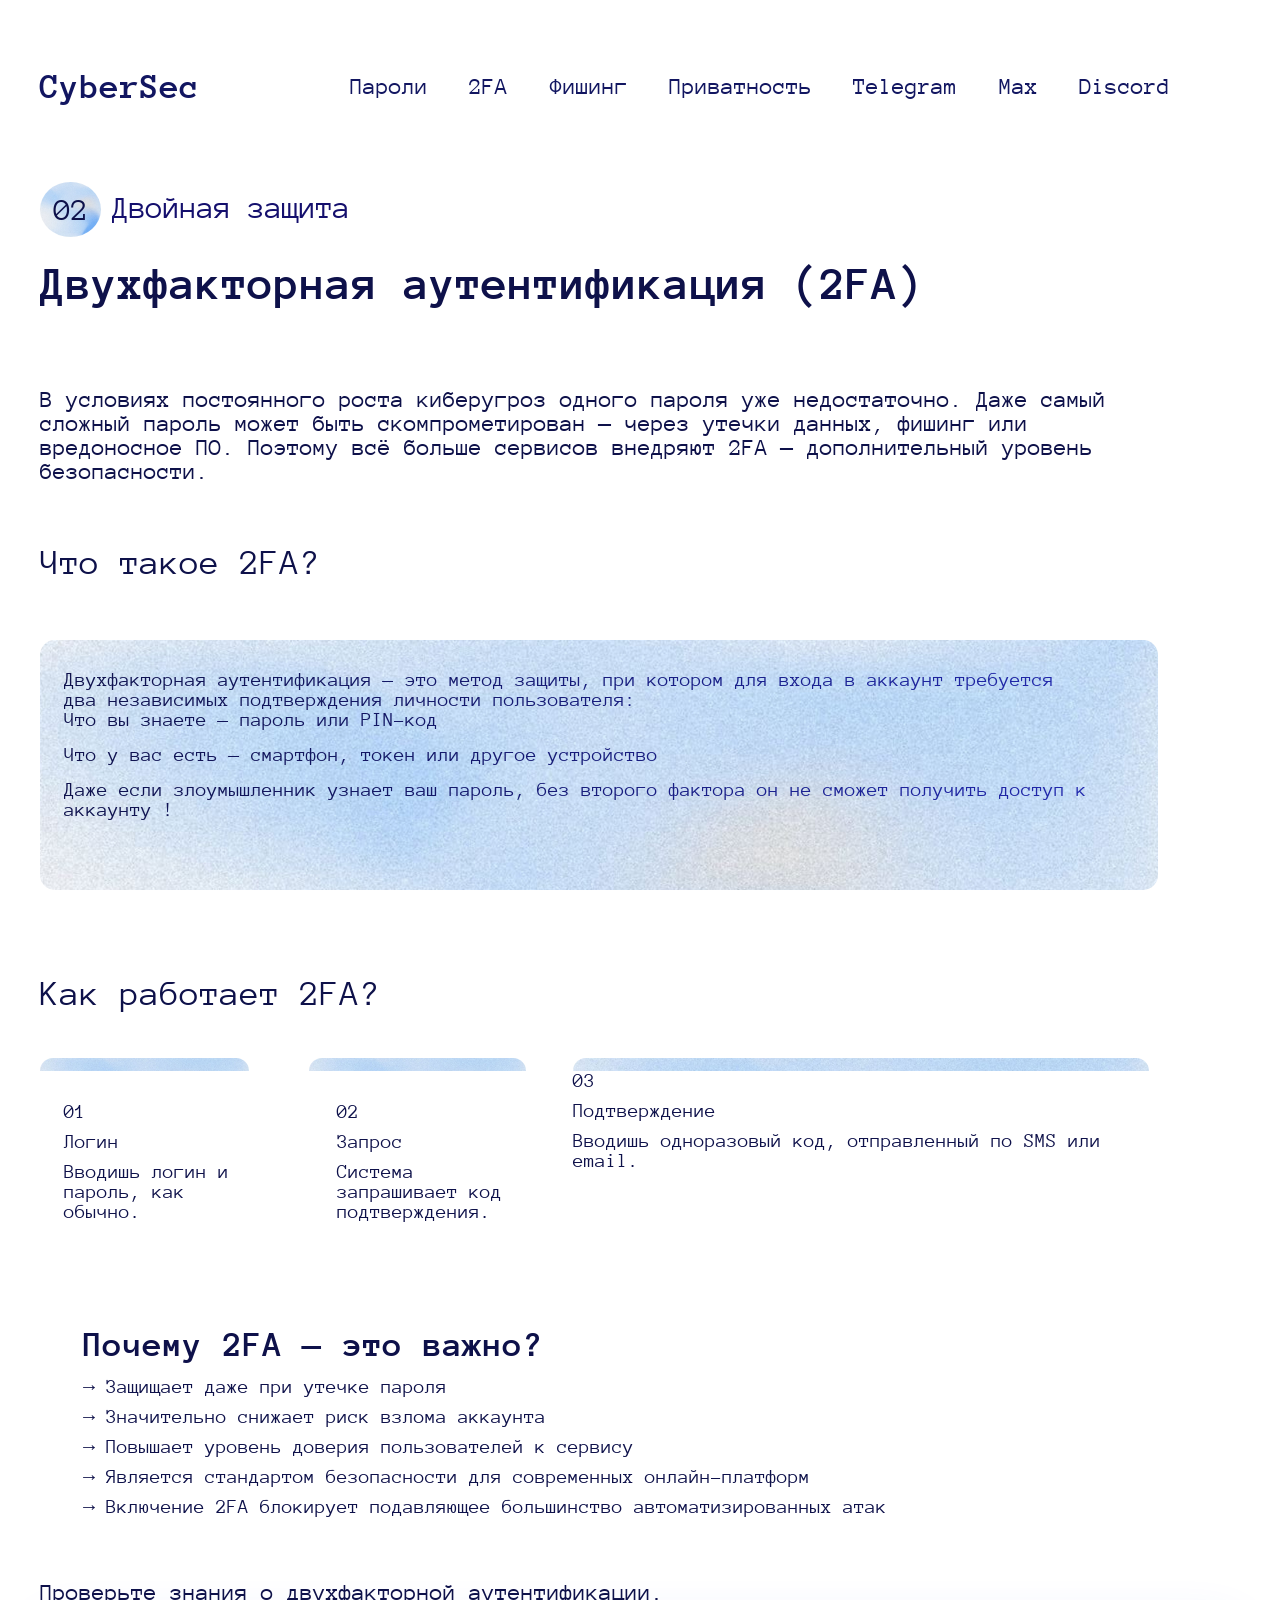
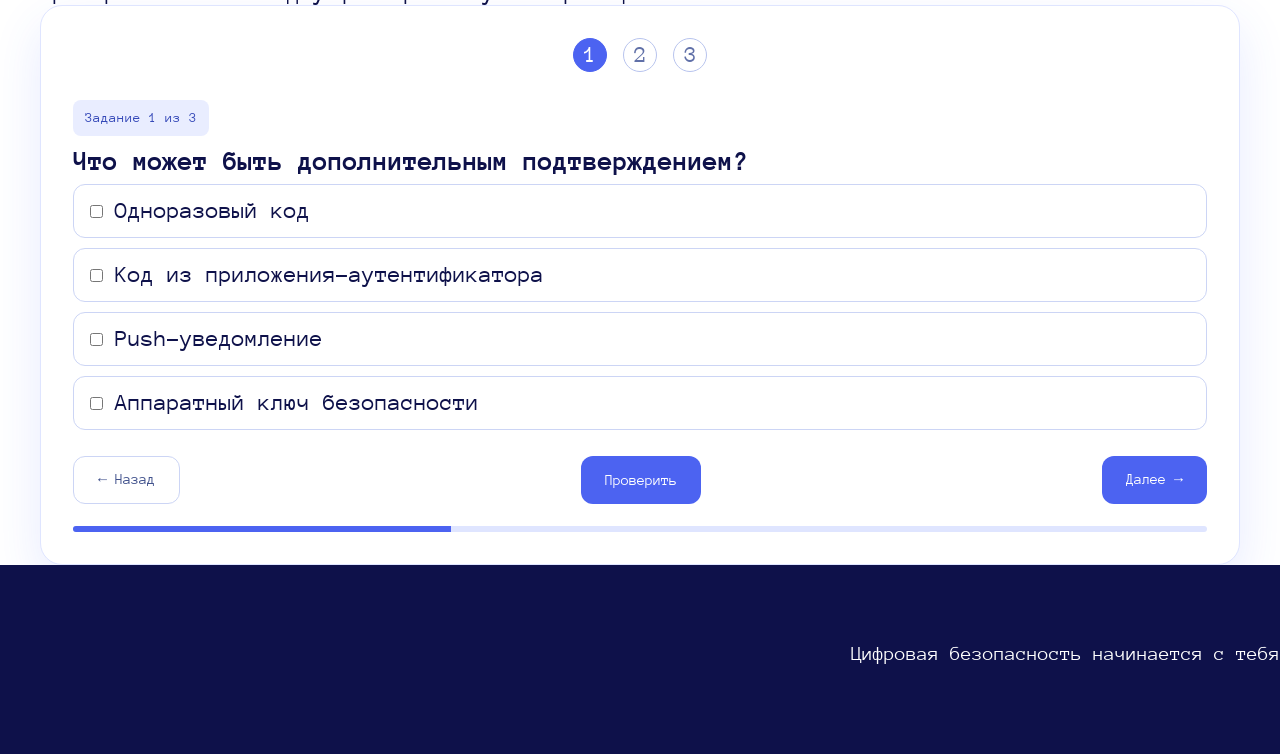
==== 2fa.html @ 877355da "redesigned the project structure" ====
<!doctype html>
<html lang="ru">
<head>
  <meta charset="UTF-8">
  <link rel="preconnect" href="https://fonts.googleapis.com">
  <link rel="preconnect" href="https://fonts.gstatic.com" crossorigin>
  <link href="https://fonts.googleapis.com/css2?family=Anonymous+Pro&&display=swap" rel="stylesheet">
  <link href="css/2fa.css" rel="stylesheet">
  <link href="css/common.css" rel="stylesheet">
  <title>2FA</title>
</head>
<body>
<div class="wrapper">
  <header>
    <nav>
      <h2 class="logotype"><a href="index.html">CyberSec</a></h2>
      <ul class="navigation">
        <li class="navigation-topics"><a href="passwords.html">Пароли</a>
        </li>
        <li class="navigation-topics"><a href="2fa.html">2FA</a>
        </li>
        <li class="navigation-topics"><a href="fishing.html">Фишинг</a>
        </li>
        <li class="navigation-topics"><a href="private.html">Приватность</a>
        </li>
        <li class="navigation-topics"><a href="telegram.html">Telegram</a>
        </li>
        <li class="navigation-topics"><a href="max.html">Max</a>
        </li>
        <li class="navigation-topics"><a href="discord.html">Discord</a>
        </li>
      </ul>
    </nav>
  </header>
  <main>
    <div class="logo">
      <div class="eclipse">
        <p class="eclipse-number">02</p>
      </div>
      <h2 class="header-title">Двойная защита</h2>
    </div>
    <h1 class="main-title">Двухфакторная аутентификация (2FA)</h1>
    <section class="article-1">
      <p class="article-1-text">В условиях постоянного роста киберугроз одного пароля уже недостаточно. Даже самый сложный пароль может быть скомпрометирован — через утечки данных, фишинг или вредоносное ПО. Поэтому всё больше сервисов внедряют 2FA — дополнительный уровень безопасности.</p>
    </section>
    <h2 class="additional-title-1">Что такое 2FA?</h2>
    <section class="article-2">
      <div class="article-2-information">
        <p class="article-2-text">Двухфакторная аутентификация — это метод защиты, при котором для входа в аккаунт требуется два независимых подтверждения личности пользователя:</p>
        <ul class="article-2-ul">
          <li class="article-2-li">Что вы знаете — пароль или PIN-код</li>
          <li class="article-2-li">Что у вас есть — смартфон, токен или другое устройство</li>
          <li class="article-2-li">Даже если злоумышленник узнает ваш пароль, без второго фактора он не сможет получить доступ к аккаунту !</li>
        </ul>
      </div>
    </section>
    <h2 class="additional-title-2">Как работает 2FA?</h2>
    <section class="article-3">
      <div class="article-3-information-1">
        <ul class="article-3-information-1-ul">
          <li class="article-3-information-1-li">01</li>
          <li class="article-3-information-1-li">Логин</li>
          <li class="article-3-information-1-li">Вводишь логин и пароль, как обычно.</li>
        </ul>
      </div>
      <div class="article-3-information-2">
        <ul class="article-3-information-2-ul">
          <li class="article-3-information-2-li">02</li>
          <li class="article-3-information-2-li">Запрос</li>
          <li class="article-3-information-2-li">Система запрашивает код подтверждения.</li>
        </ul>
      </div>
      <div class="article-3-information-3">
        <ul class="article-3-information-3-ul">
          <li class="article-3-information-3-li">03</li>
          <li class="article-3-information-3-li">Подтверждение</li>
          <li class="article-3-information-3-li">Вводишь одноразовый код, отправленный по SMS или email.</li>
        </ul>
      </div>
    </section>
    <section class="article-4">
      <div class="article-4-information">
        <h2 class="article-4-title">Почему 2FA — это важно?</h2>
        <ul class="article-4-ul">
          <li class="article-4-li">&rarr; Защищает даже при утечке пароля</li>
          <li class="article-4-li">&rarr; Значительно снижает риск взлома аккаунта</li>
          <li class="article-4-li">&rarr; Повышает уровень доверия пользователей к сервису</li>
          <li class="article-4-li">&rarr; Является стандартом безопасности для современных онлайн-платформ</li>
          <li class="article-4-li">&rarr; Включение 2FA блокирует подавляющее большинство автоматизированных атак</li>
        </ul>
      </div>
    </section>
    <p class="game-title">Проверьте знания о двухфакторной аутентификации.</p>
    <section class="game">
      <div class="card">
        <div class="steps" id="steps"></div>
        <div id="questionContent"></div>
        <div class="buttons">
          <button class="secondary" id="prevBtn">← Назад</button>
          <button class="primary" id="checkBtn">Проверить</button>
          <button class="primary" id="nextBtn">Далее →</button>
        </div>
        <div class="progress">
          <div class="progress-fill" id="progressFill"></div>
        </div>
      </div>
    </section>
    <script src="js/2fa.js"></script>
  </main>
</div>
<footer>
  <p class="footer-text">
    Цифровая безопасность начинается с тебя
  </p>
</footer>
</body>
</html>
---- css/2fa.css ----
.eclipse {
  margin-right: 11px;
}

.header-title {
  width: 456px;
  height: 51px;
}

.main-title {
  width: 900px;
  margin-bottom: 92px;
}

.article-1 {
  margin-bottom: 67px;
  width: 1109px;
}

.additional-title-1 {
  font-weight: 400;
  margin-bottom: 36px;
  height: 53px;
}

.article-2 {
  width: 1118px;
  height: 250px;
  background-image: url("../img/bgmain.jpg");
  background-size: cover;
  background-position: center 10%;
  background-repeat: no-repeat;
  border-radius: 15px;
  margin-bottom: 92px;
}

.article-2-information {
  width: 1071px;
  font-size: 20px;
  line-height: 20px;
  background: linear-gradient(to right, #0E114A 0%, #131766 33.33%, #1A208C 66.66%, #2128B0 100%);
  background-clip: text;
  -webkit-background-clip: text;
  color: transparent;
  padding-left: 24px;
  padding-top: 30px;
  padding-bottom: 27px;
  padding-right: 23px;
}

.article-2-text {
  margin: 0;
}

.article-2-ul {
  padding: 0;
}

.article-2-li {
  margin-bottom: 15px;
}

.additional-title-2 {
  font-weight: 400;
  margin-bottom: 36px;
  height: 53px;
}

.article-3 {
  margin-bottom: 63px;
  display: flex;
}

.article-3-information-1 {
  width: 209px;
  min-height: 199px;
  border-radius: 15px;
  position: relative;
  margin-right: 60px;
}

.article-3-information-1::before {
  content: "";
  position: absolute;
  top: -13px;
  left: 0;
  right: 0;
  height: 13px;
  background-image: url("../img/bgmain.jpg");
  background-size: cover;
  background-position: center 15%;
  border-radius: 15px 15px 0 0;
  pointer-events: none;
}

.article-3-information-1-ul {
  padding: 0;
  padding-top: 31px;
  margin: 0 0 6px 24px;
}

.article-3-information-1-li {
  font-size: 20px;
  line-height: 20px;
  margin-bottom: 10px;
  list-style: none;
}

.article-3-information-2 {
  width: 217px;
  min-height: 199px;
  border-radius: 15px;
  position: relative;
  margin-right: 47px;
}

.article-3-information-2::before {
  content: "";
  position: absolute;
  top: -13px;
  left: 0;
  right: 0;
  height: 13px;
  background-image: url("../img/bgmain.jpg");
  background-size: cover;
  background-position: center 15%;
  border-radius: 15px 15px 0 0;
  pointer-events: none;
}

.article-3-information-2-ul {
  padding: 0;
  padding-top: 31px;
  margin: 0 10px 32px 28px;
}

.article-3-information-2-li {
  font-size: 20px;
  line-height: 20px;
  margin-bottom: 10px;
  list-style: none;
}

.article-3-information-3 {
  width: 576px;
  min-height: 199px;
  border-radius: 15px;
  position: relative;
}

.article-3-information-3::before {
  content: "";
  position: absolute;
  top: -13px;
  left: 0;
  right: 0;
  height: 13px;
  background-image: url("../img/bgmain.jpg");
  background-size: cover;
  background-position: center 15%;
  border-radius: 15px 15px 0 0;
  pointer-events: none;
}

.article-3-information-3-li {
  font-size: 20px;
  line-height: 20px;
  margin-bottom: 10px;
  list-style: none;
}

.article-4 {
  margin-bottom: 64px;
  width: 1003px;
}

.article-4-information {
  padding: 0;
  margin: 32px 63px 23px 43px;
}

.article-4-title {
  margin-bottom: 20px;
}

.article-4-li {
  list-style: none;
  font-size: 20px;
  line-height: 20px;
  margin-bottom: 10px;
}

.article-4-ul {
  padding: 0;
}

.game {
  max-width: 1200px;
  margin: 0 auto;
}

.card {
  background: white;
  border-radius: 22px;
  padding: 32px;
  box-shadow: 0 20px 50px rgba(61, 93, 255, 0.12);
  border: 1px solid #dfe5ff;
}

.steps {
  display: flex;
  justify-content: center;
  gap: 16px;
  margin-bottom: 28px;
}

.step {
  width: 34px;
  height: 34px;
  border-radius: 50%;
  border: 1px solid #b8c4ee;
  display: flex;
  align-items: center;
  justify-content: center;
  color: #6070a8;
}

.step.active {
  background: #4c63f1;
  color: white;
  border-color: #4c63f1;
}

.badge {
  display: inline-block;
  background: #e9edff;
  color: #3448b8;
  padding: 6px 12px;
  border-radius: 8px;
  margin-bottom: 14px;
  font-size: 14px;
}

.option {
  display: flex;
  align-items: center;
  gap: 12px;
  border: 1px solid #ccd5f5;
  padding: 14px 16px;
  border-radius: 12px;
  margin: 10px 0;
  cursor: pointer;
  transition: 0.2s;
}

.option:hover {
  border-color: #4c63f1;
  background: #f7f8ff;
}

.drag-item {
  padding: 14px;
  border: 1px solid #ccd5f5;
  border-radius: 12px;
  margin: 10px 0;
  background: white;
}

button {
  border: none;
  cursor: pointer;
  border-radius: 12px;
  padding: 14px 24px;
  font-family: inherit;
  font-size: 15px;
}

.primary {
  background: #4c63f1;
  color: white;
}

.secondary {
  background: white;
  color: #40518c;
  border: 1px solid #ccd5f5;
}

.buttons {
  display: flex;
  justify-content: space-between;
  margin-top: 26px;
  gap: 12px;
}

.feedback {
  display: none;
  margin-top: 22px;
  padding: 20px;
  border-radius: 16px;
  background: #effaf3;
  border: 1px solid #9de0b6;
  color: #155c35;
}

.feedback.show {
  display: block;
}

.feedback.error {
  background: #fff0f0;
  border-color: #ff7070;
  color: #c04141;
}

.progress {
  height: 6px;
  background: #dfe5ff;
  border-radius: 20px;
  margin-top: 22px;
  overflow: hidden;
}

.progress-fill {
  height: 100%;
  background: #4c63f1;
  transition: width 0.3s;
}
---- css/common.css ----
* {
  margin: 0;
  padding: 0;
  box-sizing: border-box;
}

body {
  font-family: "Anonymous Pro", monospace;
  font-weight: 400;
  background-color: #FFFFFF;
  font-style: normal;
  color: #0E114A;
  font-size: 24px;
  line-height: 24px;
  min-height: 100vh;
  display: flex;
  flex-direction: column;
}

h1, h2, h3, h4 {
  margin: 0;
  padding: 0;
}

main {
  flex: 1;
}

.wrapper {
  max-width: 1200px;
  margin: 0 auto;
  width: 100%;
}

nav {
  width: 1200px;
  margin-top: 75px;
  margin-bottom: 83px;
  display: flex;
  justify-content: space-between;
}

.logotype {
  margin: 0;
  padding: 0;
  margin-right: 150px;
  color: #121661;
}

.logotype a {
  text-decoration: none;
  color: #121661;
}

.logotype a:visited,
.logotype a:active {
  color: #121661;
}

.navigation {
  list-style: none;
  display: flex;
  flex-wrap: wrap;
  width: 1400px;
  padding: 0;
  margin: 0;
  padding-right: 70px;
  justify-content: space-between;
}

.navigation-topics {
  padding-bottom: 0;
  margin-bottom: 0;
}

.navigation-topics:last-child {
  margin-right: 0;
}

.navigation-topics a {
  text-decoration: none;
  color: #121661;
}

.navigation-topics a:visited,
.navigation-topics a:active {
  color: #121661;
}

.logo {
  display: flex;
  margin-bottom: 29px;
}

.eclipse {
  width: 61px;
  height: 55px;
  background-image: url("../img/bgmain.jpg");
  background-size: cover;
  background-position: center;
  border-radius: 50%;
  display: flex;
  align-items: center;
  justify-content: center;
  margin-right: 11px;
}

.eclipse-number {
  font-size: 32px;
  line-height: 32px;
}

.header-title {
  margin-top: 10px;
  width: 456px;
  height: 51px;
  font-size: 32px;
  line-height: 32px;
  font-weight: 400;
  color: #140F6D;
}

footer {
  background-color: #0E114A;
  margin-top: auto;
  min-height: 189px;
}

.footer-text {
  font-size: 20px;
  line-height: 20px;
  color: #FFFFFF;
  text-align: right;
  padding-top: 79px;
}
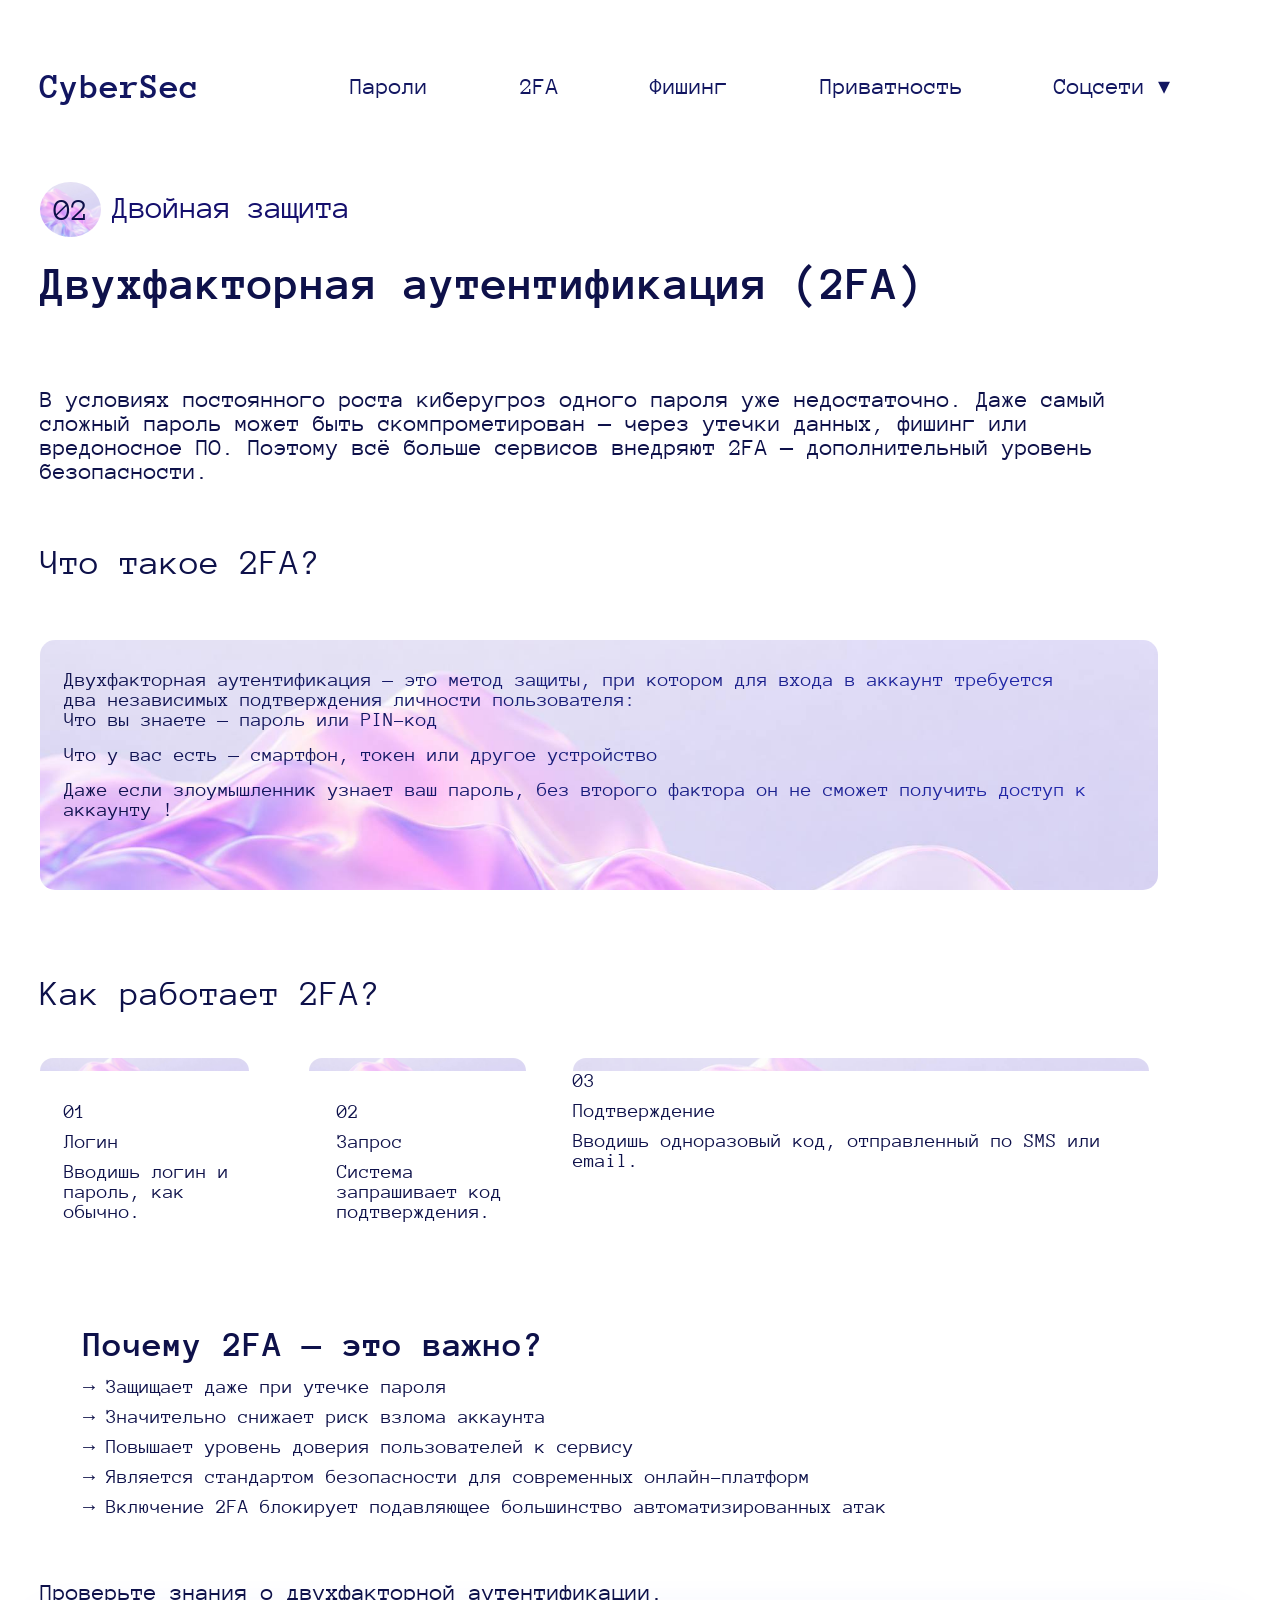
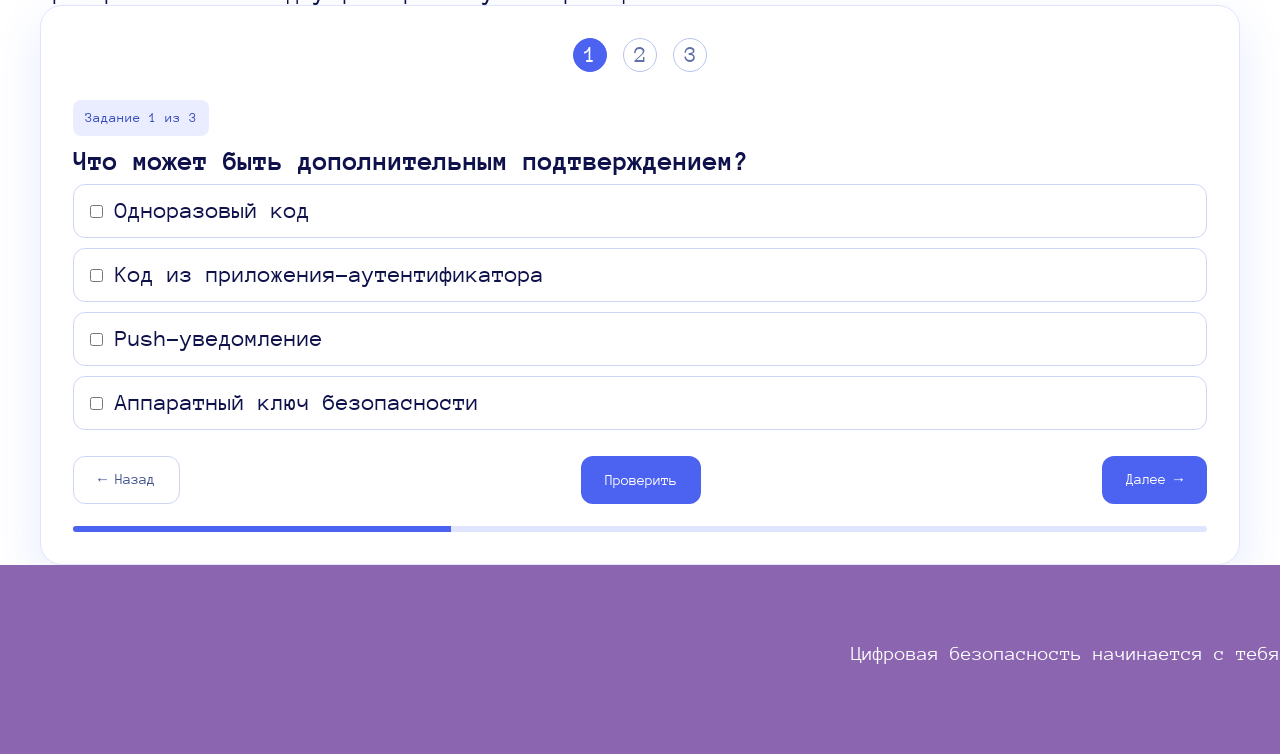
==== commit d717019a: "rework disagn and add content in main" ====
--- a/2fa.html
+++ b/2fa.html
@@ -23,11 +23,13 @@
         </li>
         <li class="navigation-topics"><a href="private.html">Приватность</a>
         </li>
-        <li class="navigation-topics"><a href="telegram.html">Telegram</a>
-        </li>
-        <li class="navigation-topics"><a href="max.html">Max</a>
-        </li>
-        <li class="navigation-topics"><a href="discord.html">Discord</a>
+        <li class="navigation-topics dropdown">
+          <a href="#" class="dropdown-toggle">Соцсети ▾</a>
+          <ul class="dropdown-menu">
+            <li><a href="telegram.html">Telegram</a></li>
+            <li><a href="max.html">Max</a></li>
+            <li><a href="discord.html">Discord</a></li>
+          </ul>
         </li>
       </ul>
     </nav>
@@ -106,6 +108,7 @@
       </div>
     </section>
     <script src="js/2fa.js"></script>
+    <script src="js/script.js"></script>
   </main>
 </div>
 <footer>
--- a/css/common.css
+++ b/css/common.css
@@ -122,7 +122,7 @@
 }
 
 footer {
-  background-color: #0E114A;
+  background-color: #8B65B0;
   margin-top: auto;
   min-height: 189px;
 }
@@ -133,4 +133,38 @@
   color: #FFFFFF;
   text-align: right;
   padding-top: 79px;
+}
+
+.dropdown {
+  position: relative;
+}
+
+.dropdown-menu {
+  display: none;
+  position: absolute;
+  top: 100%;
+  left: 0;
+  list-style: none;
+  padding: 10px 0;
+  margin: 0;
+  background: white;
+  border-radius: 8px;
+  box-shadow: 0 4px 12px rgba(0,0,0,0.15);
+  z-index: 100;
+  white-space: nowrap;
+}
+
+.dropdown-menu li a {
+  display: block;
+  padding: 8px 20px;
+  color: #121661;
+  text-decoration: none;
+}
+
+.dropdown-menu li a:hover {
+  background: #f0f0f0;
+}
+
+.dropdown.open .dropdown-menu {
+  display: block;
 }
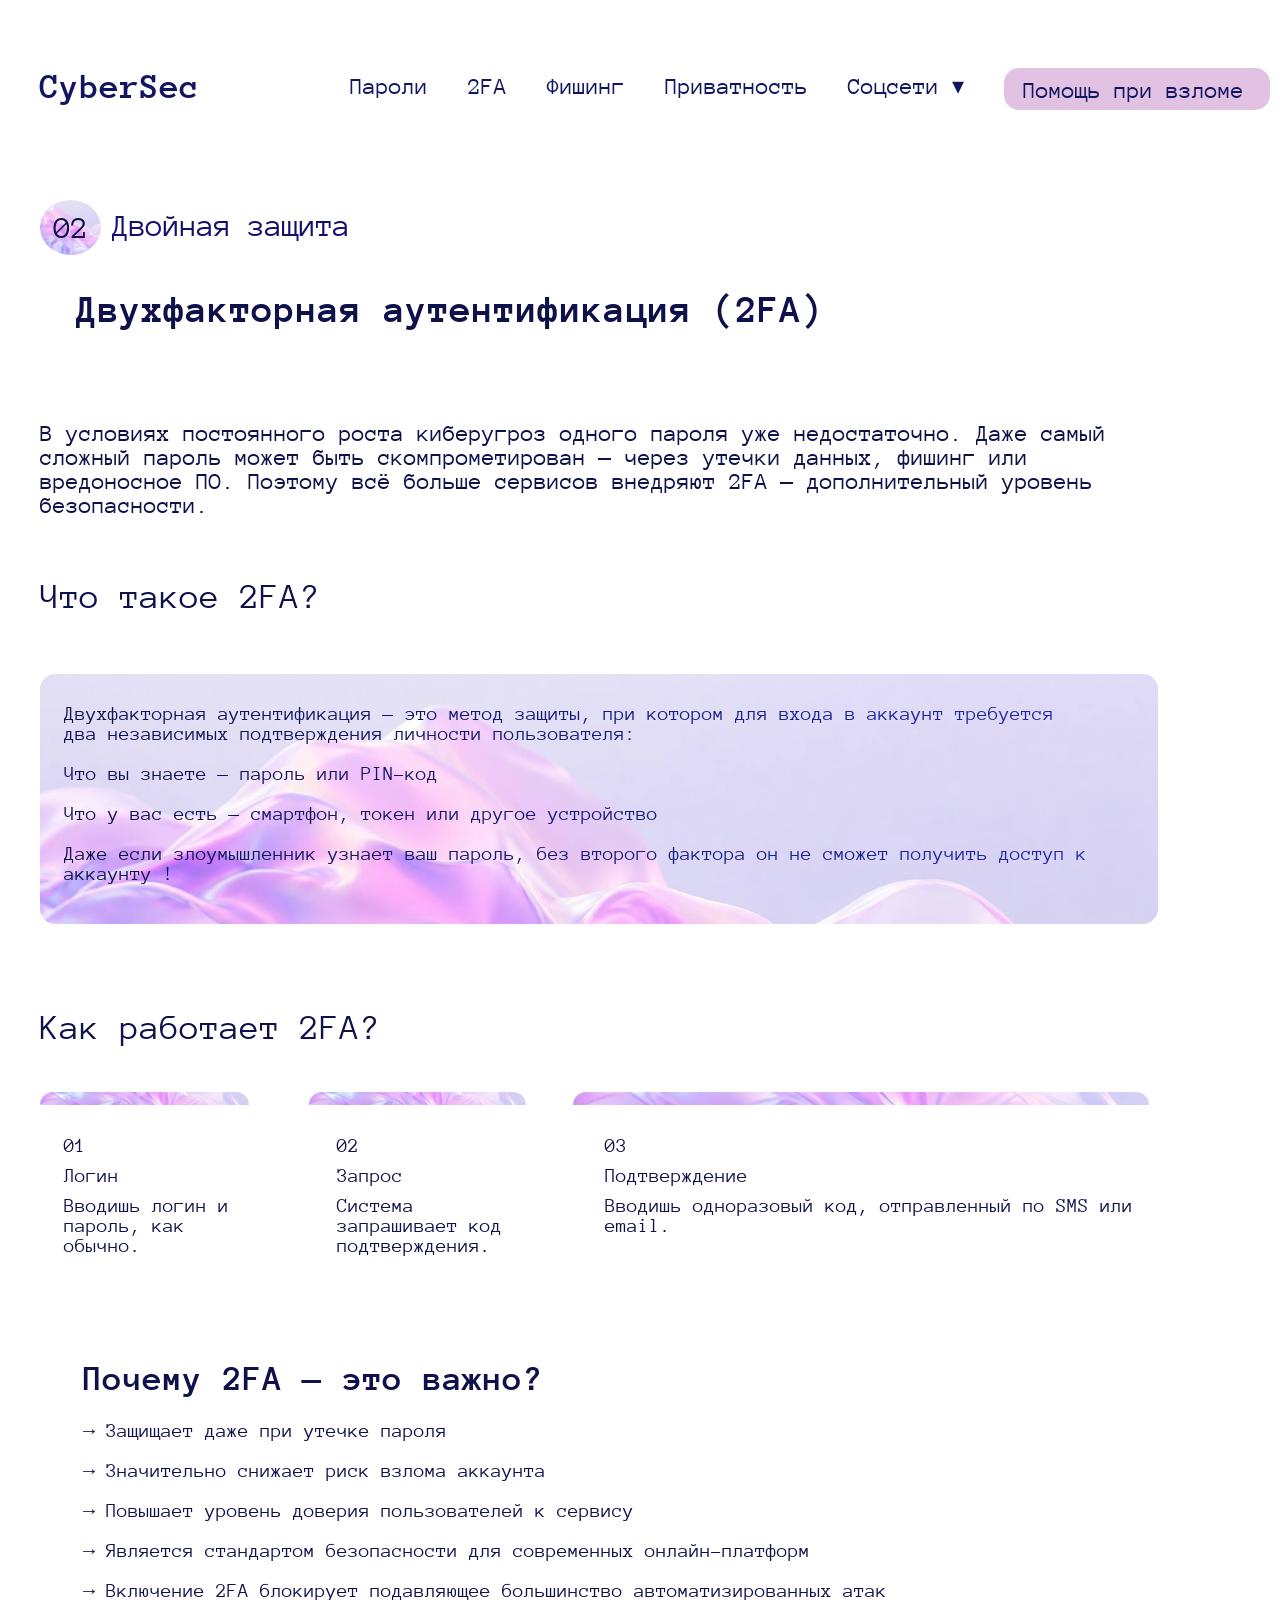
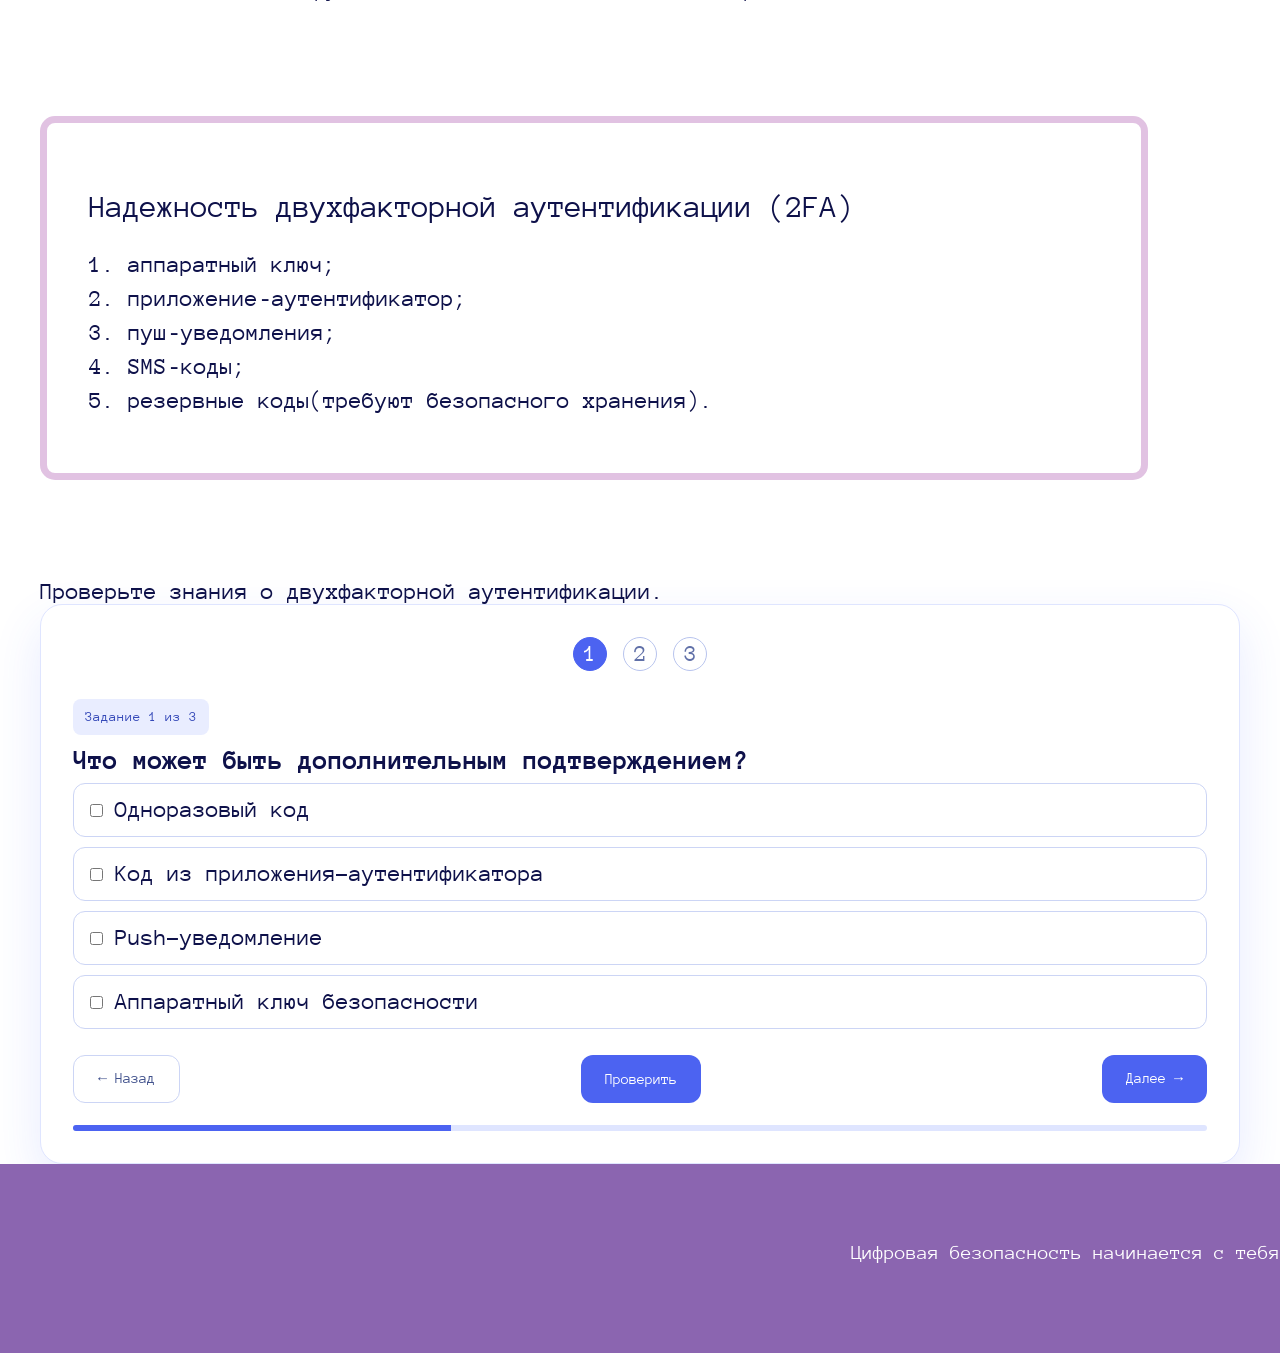
==== commit ef4cda08: "change design and add content" ====
--- a/2fa.html
+++ b/2fa.html
@@ -31,6 +31,7 @@
             <li><a href="discord.html">Discord</a></li>
           </ul>
         </li>
+        <li class="navigation-topics border-box"><a class="border-box-text" href="#">Помощь при взломе</a></li>
       </ul>
     </nav>
   </header>
@@ -92,6 +93,18 @@
         </ul>
       </div>
     </section>
+    <section class="article-5">
+      <div class="article-5-information">
+        <h2 class="article-5-title">Надежность двухфакторной аутентификации (2FA)</h2>
+        <ul class="article-5-list">
+          <li class="article-5-item">1. аппаратный ключ;</li>
+          <li class="article-5-item">2. приложение‑аутентификатор;</li>
+          <li class="article-5-item">3. пуш‑уведомления;</li>
+          <li class="article-5-item">4. SMS‑коды;</li>
+          <li class="article-5-item">5. резервные коды(требуют безопасного хранения).</li>
+        </ul>
+      </div>
+    </section>
     <p class="game-title">Проверьте знания о двухфакторной аутентификации.</p>
     <section class="game">
       <div class="card">
@@ -107,6 +120,7 @@
         </div>
       </div>
     </section>
+    <a id="next-page-btn" class="next-page-btn" href="#">Следующая страница</a>
     <script src="js/2fa.js"></script>
     <script src="js/script.js"></script>
   </main>
--- a/css/2fa.css
+++ b/css/2fa.css
@@ -1,28 +1,22 @@
-.eclipse {
-  margin-right: 11px;
-}
-
-.header-title {
-  width: 456px;
-  height: 51px;
-}
-
 .main-title {
+  font-size: 40px;
+  line-height: 40px;
+  margin-left: 36px;
   width: 900px;
   margin-bottom: 92px;
 }
-
+ 
 .article-1 {
   margin-bottom: 67px;
   width: 1109px;
 }
-
+ 
 .additional-title-1 {
   font-weight: 400;
   margin-bottom: 36px;
   height: 53px;
 }
-
+ 
 .article-2 {
   width: 1118px;
   height: 250px;
@@ -33,52 +27,54 @@
   border-radius: 15px;
   margin-bottom: 92px;
 }
-
+ 
 .article-2-information {
-  width: 1071px;
   font-size: 20px;
   line-height: 20px;
   background: linear-gradient(to right, #0E114A 0%, #131766 33.33%, #1A208C 66.66%, #2128B0 100%);
   background-clip: text;
   -webkit-background-clip: text;
   color: transparent;
+  width: 1071px;
   padding-left: 24px;
   padding-top: 30px;
   padding-bottom: 27px;
   padding-right: 23px;
 }
-
+ 
 .article-2-text {
   margin: 0;
-}
-
+  margin-bottom:20px;
+}
+ 
 .article-2-ul {
   padding: 0;
 }
-
+ 
 .article-2-li {
-  margin-bottom: 15px;
-}
-
+  margin-bottom: 20px;
+}
+ 
 .additional-title-2 {
   font-weight: 400;
   margin-bottom: 36px;
   height: 53px;
 }
-
+ 
 .article-3 {
   margin-bottom: 63px;
   display: flex;
 }
-
+ 
 .article-3-information-1 {
   width: 209px;
   min-height: 199px;
   border-radius: 15px;
+  padding: 0;
   position: relative;
   margin-right: 60px;
 }
-
+ 
 .article-3-information-1::before {
   content: "";
   position: absolute;
@@ -88,32 +84,29 @@
   height: 13px;
   background-image: url("../img/bgmain.jpg");
   background-size: cover;
-  background-position: center 15%;
+  background-position: center 70%;
   border-radius: 15px 15px 0 0;
   pointer-events: none;
 }
-
+ 
 .article-3-information-1-ul {
   padding: 0;
   padding-top: 31px;
-  margin: 0 0 6px 24px;
-}
-
-.article-3-information-1-li {
-  font-size: 20px;
-  line-height: 20px;
-  margin-bottom: 10px;
-  list-style: none;
-}
-
+  margin-top: 0;
+  margin-left: 24px;
+  margin-bottom: 6px;
+  margin-right: 0;
+}
+ 
 .article-3-information-2 {
   width: 217px;
   min-height: 199px;
   border-radius: 15px;
+  padding: 0;
   position: relative;
   margin-right: 47px;
 }
-
+ 
 .article-3-information-2::before {
   content: "";
   position: absolute;
@@ -123,31 +116,28 @@
   height: 13px;
   background-image: url("../img/bgmain.jpg");
   background-size: cover;
-  background-position: center 15%;
+  background-position: center 70%;
   border-radius: 15px 15px 0 0;
   pointer-events: none;
 }
-
+ 
 .article-3-information-2-ul {
   padding: 0;
   padding-top: 31px;
-  margin: 0 10px 32px 28px;
-}
-
-.article-3-information-2-li {
-  font-size: 20px;
-  line-height: 20px;
-  margin-bottom: 10px;
-  list-style: none;
-}
-
+  margin-top: 0;
+  margin-left: 28px;
+  margin-bottom: 32px;
+  margin-right: 10px;
+}
+ 
 .article-3-information-3 {
   width: 576px;
   min-height: 199px;
   border-radius: 15px;
+  padding: 0;
   position: relative;
 }
-
+ 
 .article-3-information-3::before {
   content: "";
   position: absolute;
@@ -157,48 +147,97 @@
   height: 13px;
   background-image: url("../img/bgmain.jpg");
   background-size: cover;
-  background-position: center 15%;
+  background-position: center 70%;
   border-radius: 15px 15px 0 0;
   pointer-events: none;
 }
 
+.article-3-information-3-ul {
+  padding: 0;
+  margin-top: 31px;
+  margin-left: 32px;
+  margin-bottom: 10px;
+}
+ 
+.article-3-information-1-li,
+.article-3-information-2-li,
 .article-3-information-3-li {
   font-size: 20px;
   line-height: 20px;
   margin-bottom: 10px;
   list-style: none;
 }
-
+ 
 .article-4 {
-  margin-bottom: 64px;
+  margin-bottom: 115px;
   width: 1003px;
 }
-
+ 
 .article-4-information {
   padding: 0;
-  margin: 32px 63px 23px 43px;
-}
-
+  margin-top: 32px;
+  margin-left: 43px;
+  margin-bottom: 23px;
+  margin-right: 63px;
+}
+ 
 .article-4-title {
-  margin-bottom: 20px;
-}
-
+  margin-bottom: 30px;
+}
+ 
 .article-4-li {
   list-style: none;
   font-size: 20px;
   line-height: 20px;
-  margin-bottom: 10px;
+  margin-bottom: 20px;
+}
+
+.article-4-li:last-child{
+  margin-bottom:0;
 }
 
 .article-4-ul {
   padding: 0;
+}
+
+.article-5{
+  border: 7px solid #8B168F42;
+  border-radius:15px;
+  margin-bottom:100px;
+  width:1108px;
+}
+
+.article-5-information{
+  margin-left:42px;
+  margin-bottom:60px;
+  margin-right:17px;
+  margin-top:68px;
+}
+
+.article-5-title{
+  font-weight:400;
+  font-size:32px;
+  line-height:32px;
+  margin-bottom:30px;
+}
+
+.article-5-list{
+  list-style:none;
+}
+
+.article-5-item{
+  margin-bottom:10px;
+}
+
+.article-5-item:last-child{
+  margin-bottom:0;
 }
 
 .game {
   max-width: 1200px;
   margin: 0 auto;
 }
-
+ 
 .card {
   background: white;
   border-radius: 22px;
@@ -206,14 +245,14 @@
   box-shadow: 0 20px 50px rgba(61, 93, 255, 0.12);
   border: 1px solid #dfe5ff;
 }
-
+ 
 .steps {
   display: flex;
   justify-content: center;
   gap: 16px;
   margin-bottom: 28px;
 }
-
+ 
 .step {
   width: 34px;
   height: 34px;
@@ -224,13 +263,13 @@
   justify-content: center;
   color: #6070a8;
 }
-
+ 
 .step.active {
   background: #4c63f1;
   color: white;
   border-color: #4c63f1;
 }
-
+ 
 .badge {
   display: inline-block;
   background: #e9edff;
@@ -240,7 +279,7 @@
   margin-bottom: 14px;
   font-size: 14px;
 }
-
+ 
 .option {
   display: flex;
   align-items: center;
@@ -252,12 +291,12 @@
   cursor: pointer;
   transition: 0.2s;
 }
-
+ 
 .option:hover {
   border-color: #4c63f1;
   background: #f7f8ff;
 }
-
+ 
 .drag-item {
   padding: 14px;
   border: 1px solid #ccd5f5;
@@ -265,7 +304,7 @@
   margin: 10px 0;
   background: white;
 }
-
+ 
 button {
   border: none;
   cursor: pointer;
@@ -274,25 +313,25 @@
   font-family: inherit;
   font-size: 15px;
 }
-
+ 
 .primary {
   background: #4c63f1;
   color: white;
 }
-
+ 
 .secondary {
   background: white;
   color: #40518c;
   border: 1px solid #ccd5f5;
 }
-
+ 
 .buttons {
   display: flex;
   justify-content: space-between;
   margin-top: 26px;
   gap: 12px;
 }
-
+ 
 .feedback {
   display: none;
   margin-top: 22px;
@@ -302,17 +341,17 @@
   border: 1px solid #9de0b6;
   color: #155c35;
 }
-
+ 
 .feedback.show {
   display: block;
 }
-
+ 
 .feedback.error {
   background: #fff0f0;
   border-color: #ff7070;
   color: #c04141;
 }
-
+ 
 .progress {
   height: 6px;
   background: #dfe5ff;
@@ -320,7 +359,7 @@
   margin-top: 22px;
   overflow: hidden;
 }
-
+ 
 .progress-fill {
   height: 100%;
   background: #4c63f1;
--- a/css/common.css
+++ b/css/common.css
@@ -34,7 +34,7 @@
 }
 
 nav {
-  width: 1200px;
+  width: 1300px;
   margin-top: 75px;
   margin-bottom: 83px;
   display: flex;
@@ -86,6 +86,30 @@
 .navigation-topics a:visited,
 .navigation-topics a:active {
   color: #121661;
+}
+
+.navigation-topics:last-child{
+  padding-top: 11px;
+  padding-bottom: 14px;
+  padding-right: 14px;
+  padding-left: 14px;
+  margin: 0;
+  width:266px;
+  margin-top:-7px;
+}
+
+.border-box{
+  border: 2px #8B168F42;
+  border-radius:15px;
+  width:100%;
+  height:100%;
+  background-color:#8B168F42;
+  margin:0;
+  padding:0;
+}
+
+.border-box-text{
+  margin-left:5px;
 }
 
 .logo {
@@ -167,4 +191,28 @@
 
 .dropdown.open .dropdown-menu {
   display: block;
+}
+
+.next-page-btn {
+  display: none;
+  margin: 40px auto;
+  padding: 14px 48px;
+  background-color: #4c63f1;
+  color: #FFFFFF;
+  font-family: "Anonymous Pro", monospace;
+  font-size: 15px;
+  border-radius: 12px;
+  cursor: pointer;
+  text-decoration: none;
+  text-align: center;
+}
+
+.next-page-btn:hover {
+  background-color: #3a50d9;
+  color: #FFFFFF;
+}
+
+.next-page-btn.visible {
+  display: block;
+  width: fit-content;
 }
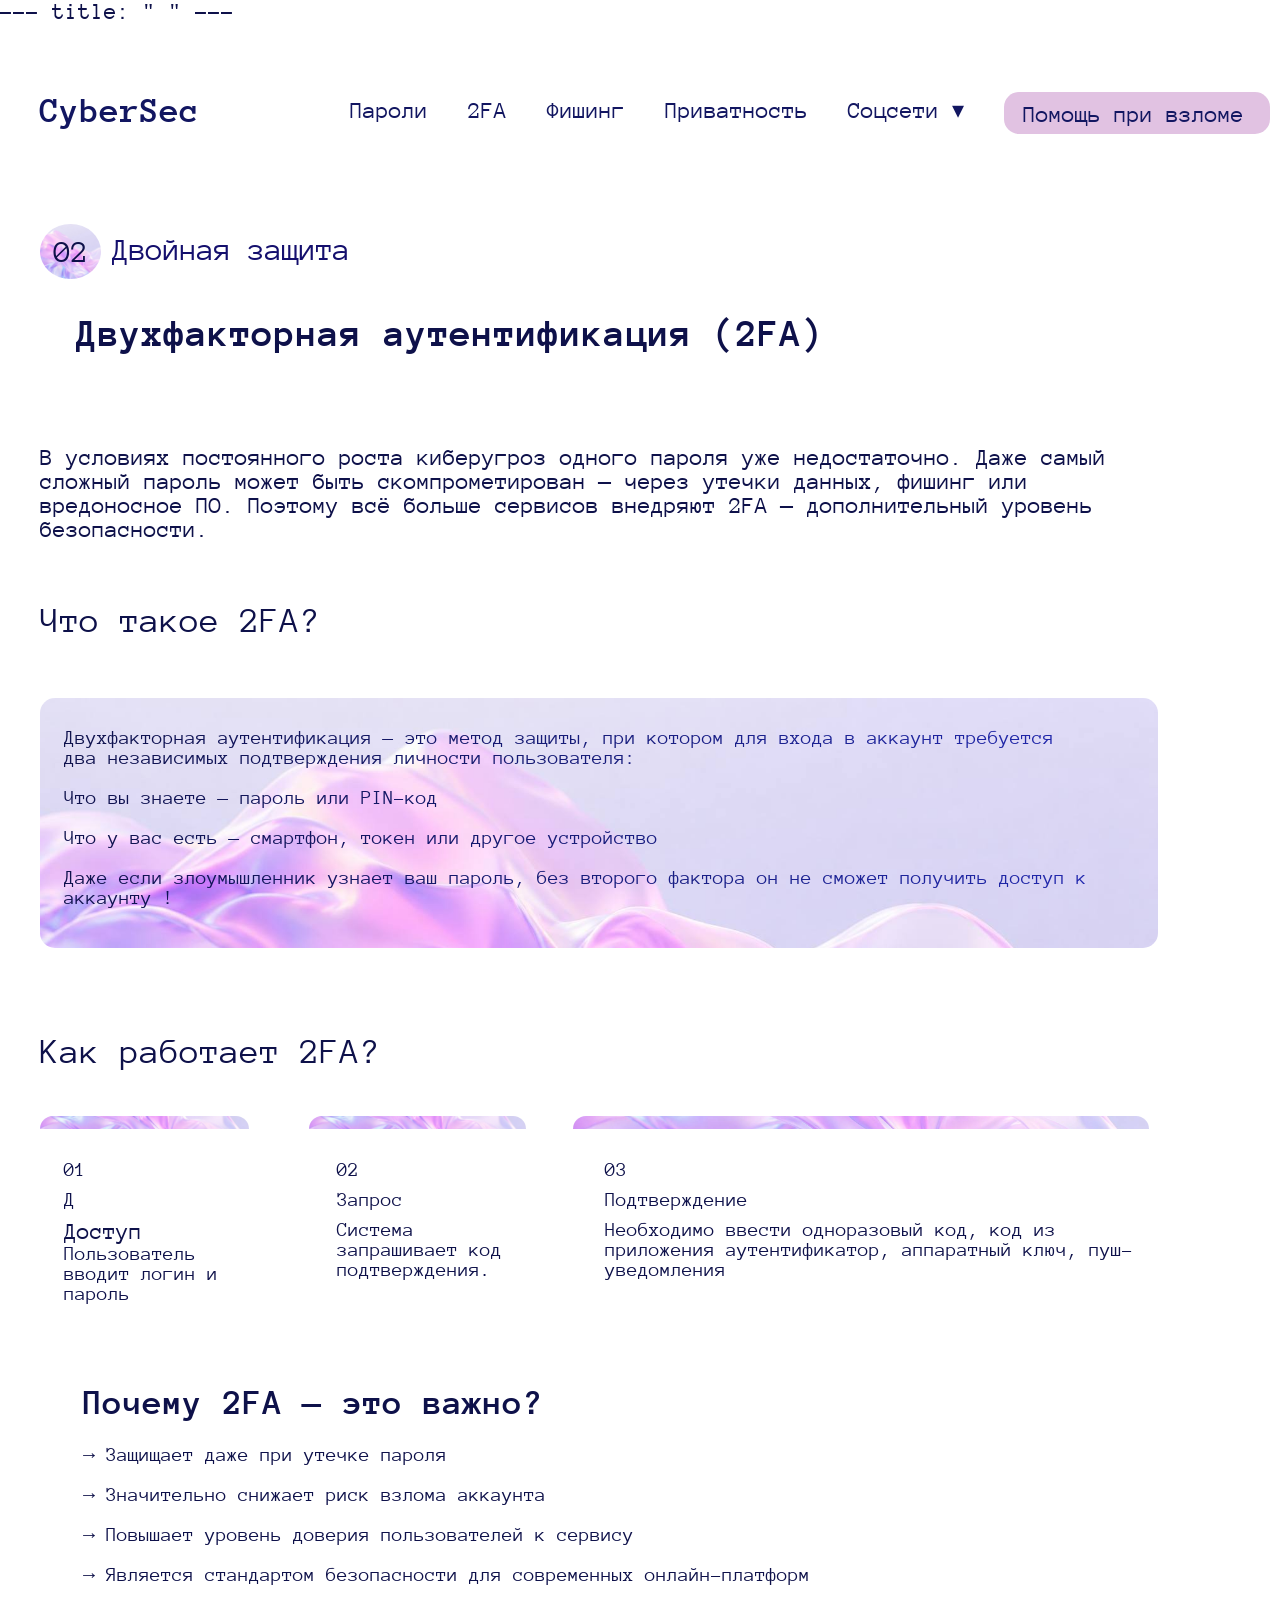
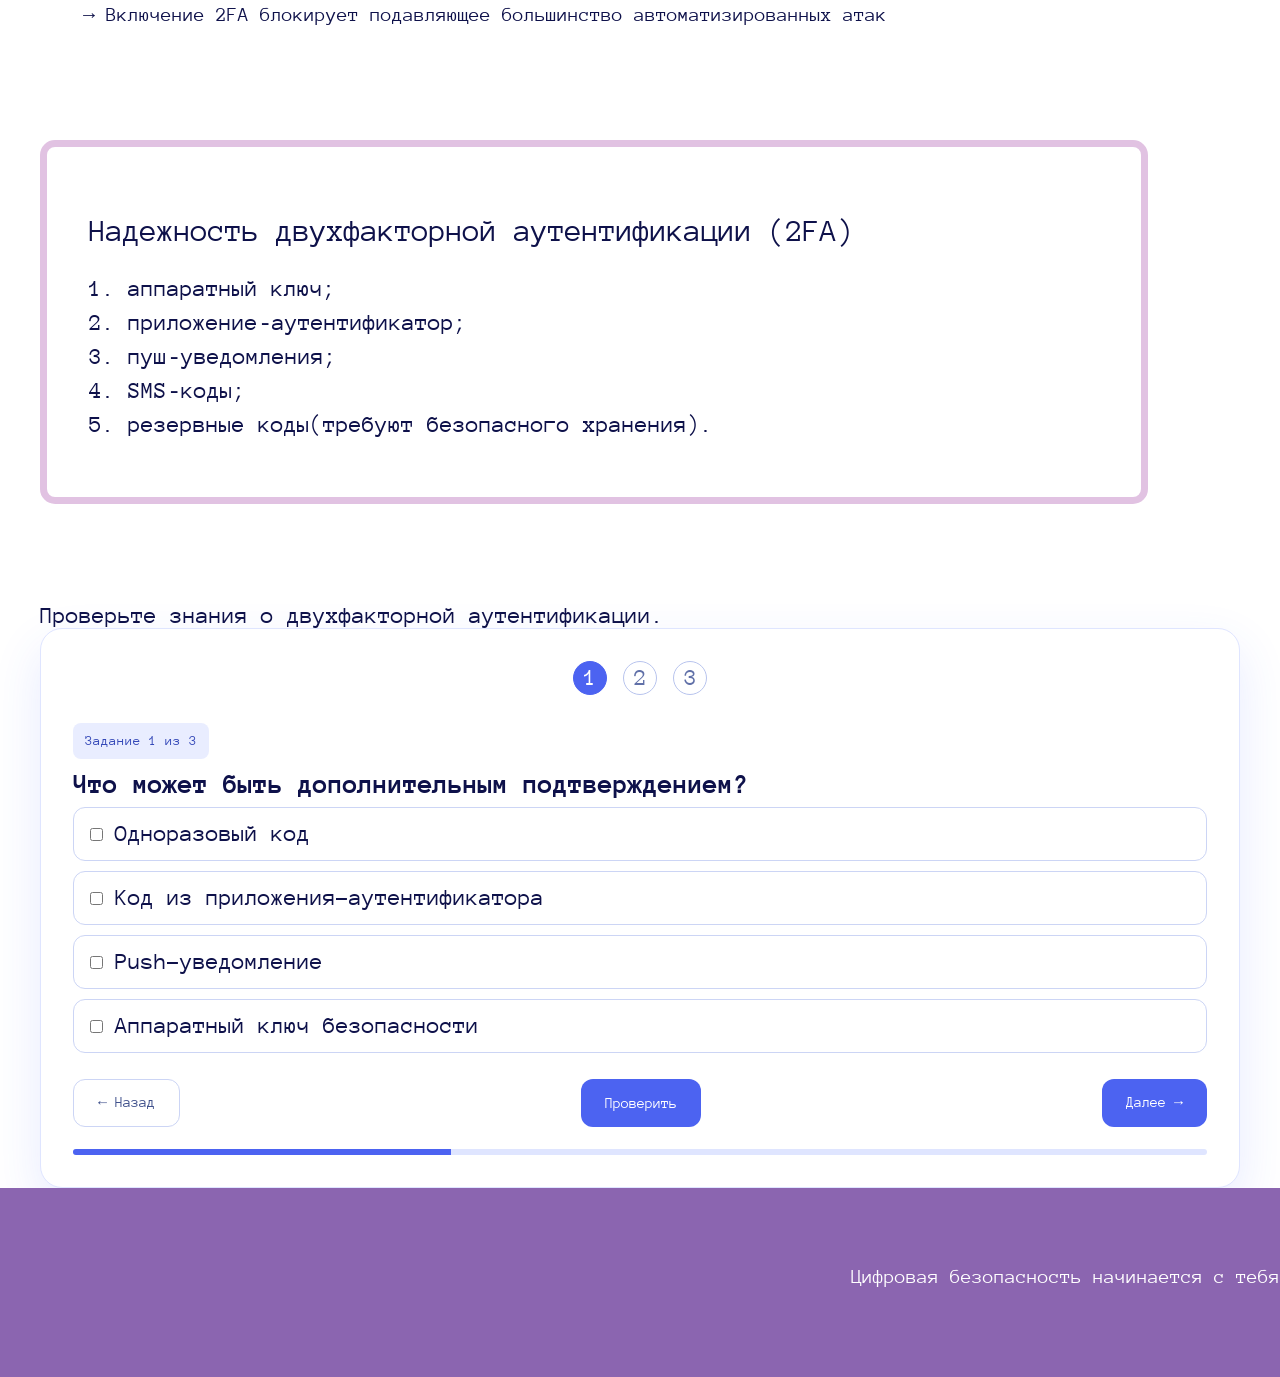
==== commit ac30a30a: "Update Страницу “2fa”" ====
--- a/2fa.html
+++ b/2fa.html
@@ -1,3 +1,6 @@
+---
+title: " "
+---
 <!doctype html>
 <html lang="ru">
 <head>
@@ -62,8 +65,8 @@
       <div class="article-3-information-1">
         <ul class="article-3-information-1-ul">
           <li class="article-3-information-1-li">01</li>
-          <li class="article-3-information-1-li">Логин</li>
-          <li class="article-3-information-1-li">Вводишь логин и пароль, как обычно.</li>
+          <li class="article-3-information-1-li">Д</li>Доступ
+          <li class="article-3-information-1-li">Пользователь вводит логин и пароль </li>
         </ul>
       </div>
       <div class="article-3-information-2">
@@ -77,7 +80,7 @@
         <ul class="article-3-information-3-ul">
           <li class="article-3-information-3-li">03</li>
           <li class="article-3-information-3-li">Подтверждение</li>
-          <li class="article-3-information-3-li">Вводишь одноразовый код, отправленный по SMS или email.</li>
+          <li class="article-3-information-3-li">Необходимо ввести одноразовый код, код из приложения аутентификатор, аппаратный ключ, пуш-уведомления</li>
         </ul>
       </div>
     </section>
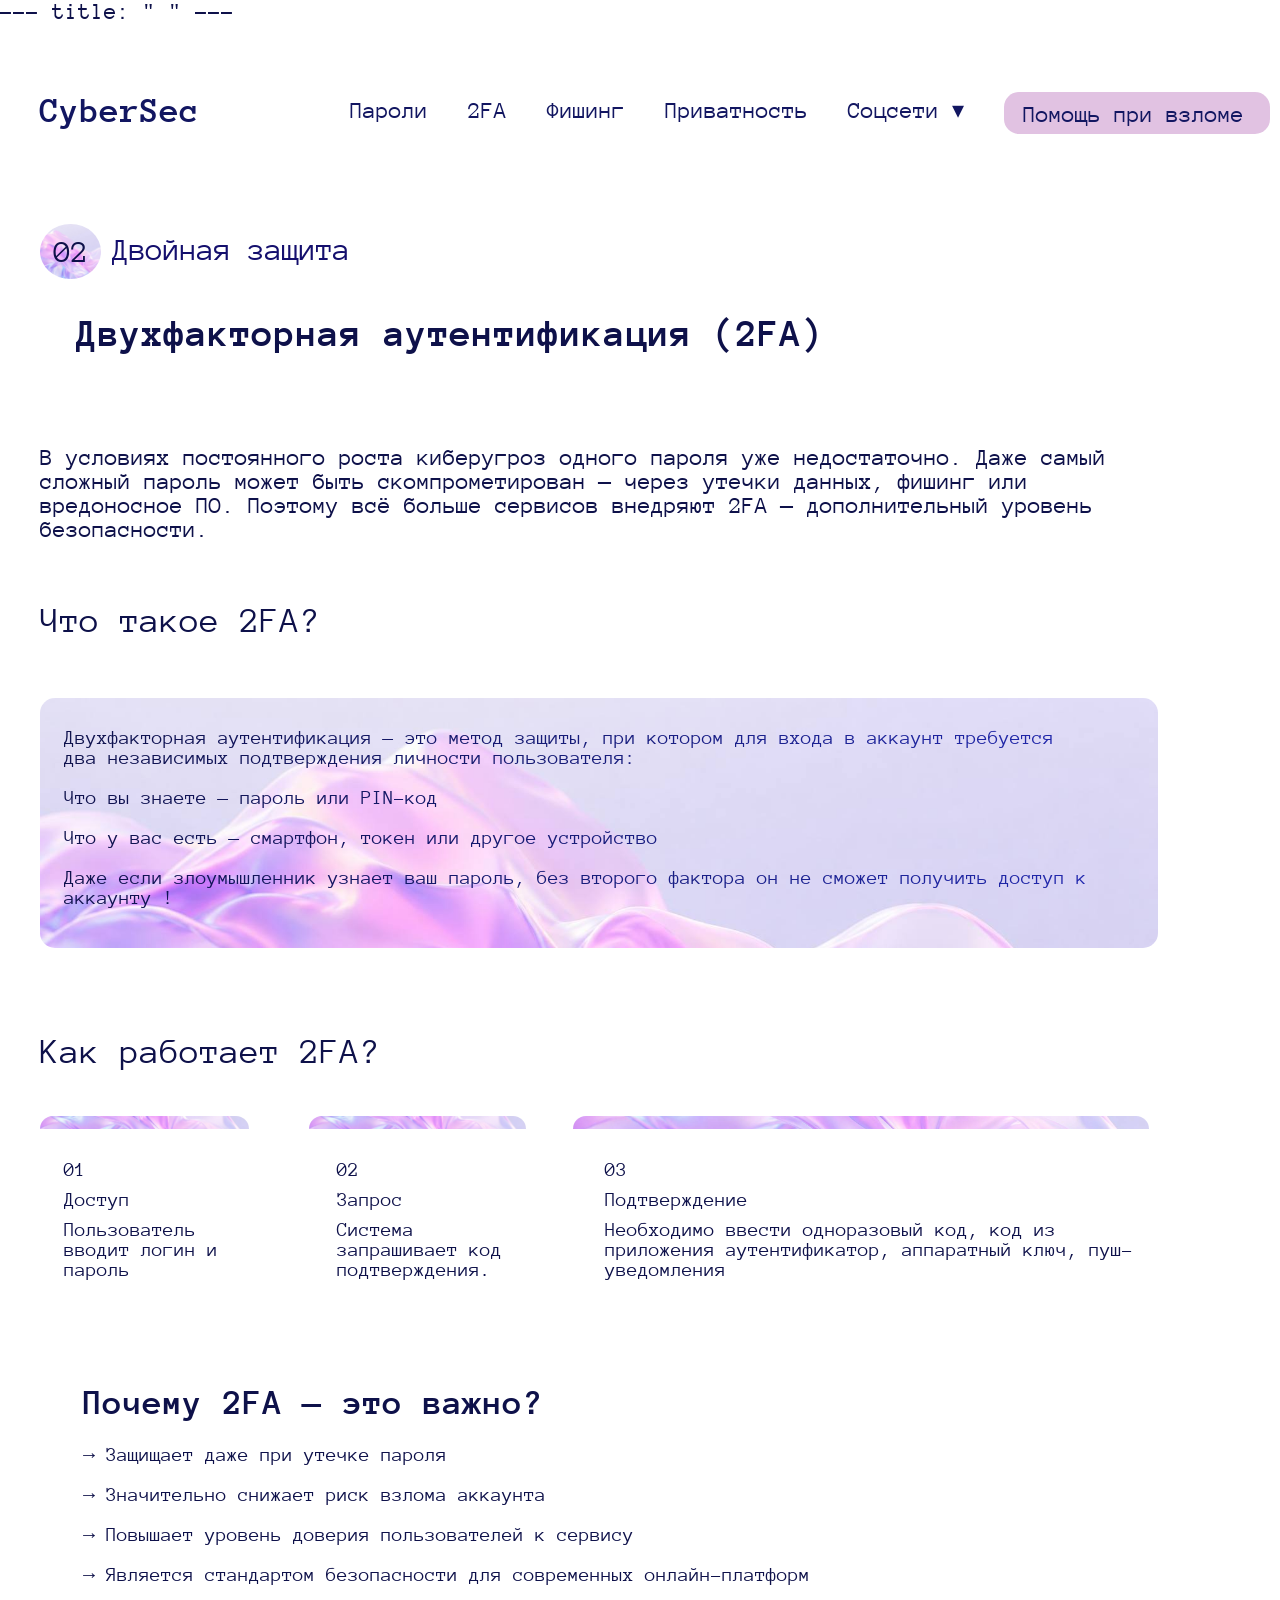
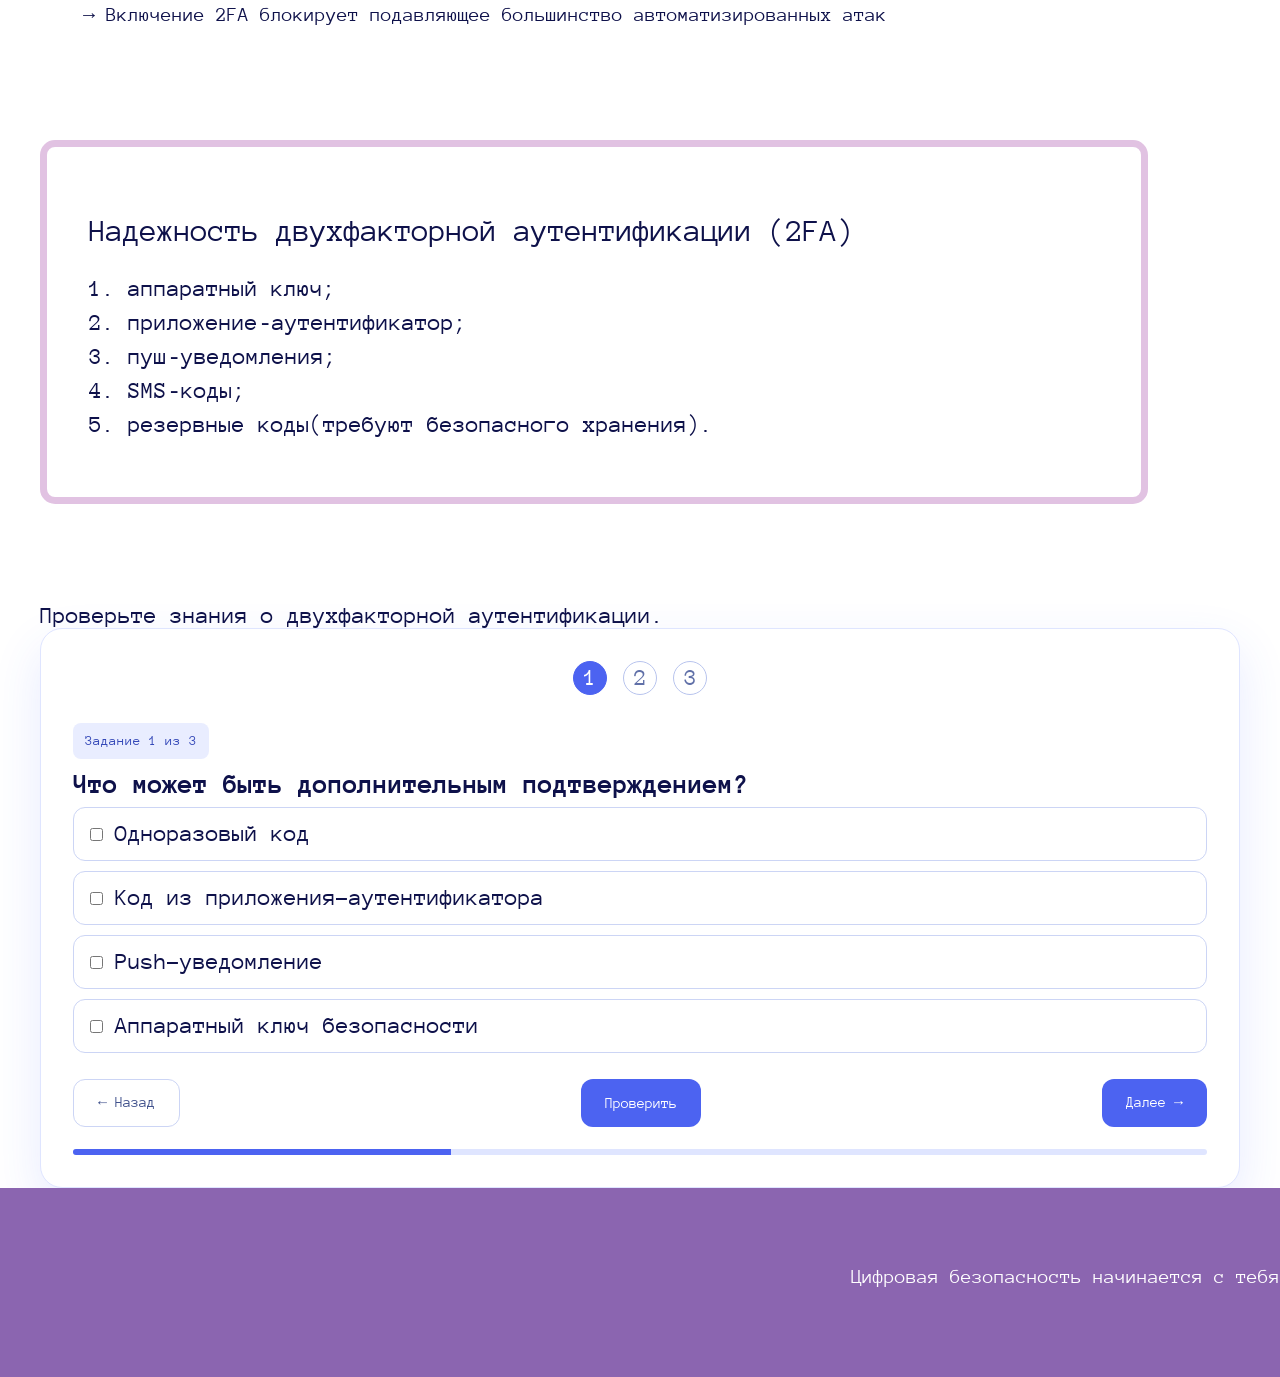
==== commit 97e4825d: "Update Страницу “2fa”" ====
--- a/2fa.html
+++ b/2fa.html
@@ -65,7 +65,7 @@
       <div class="article-3-information-1">
         <ul class="article-3-information-1-ul">
           <li class="article-3-information-1-li">01</li>
-          <li class="article-3-information-1-li">Д</li>Доступ
+          <li class="article-3-information-1-li">Доступ</li>
           <li class="article-3-information-1-li">Пользователь вводит логин и пароль </li>
         </ul>
       </div>
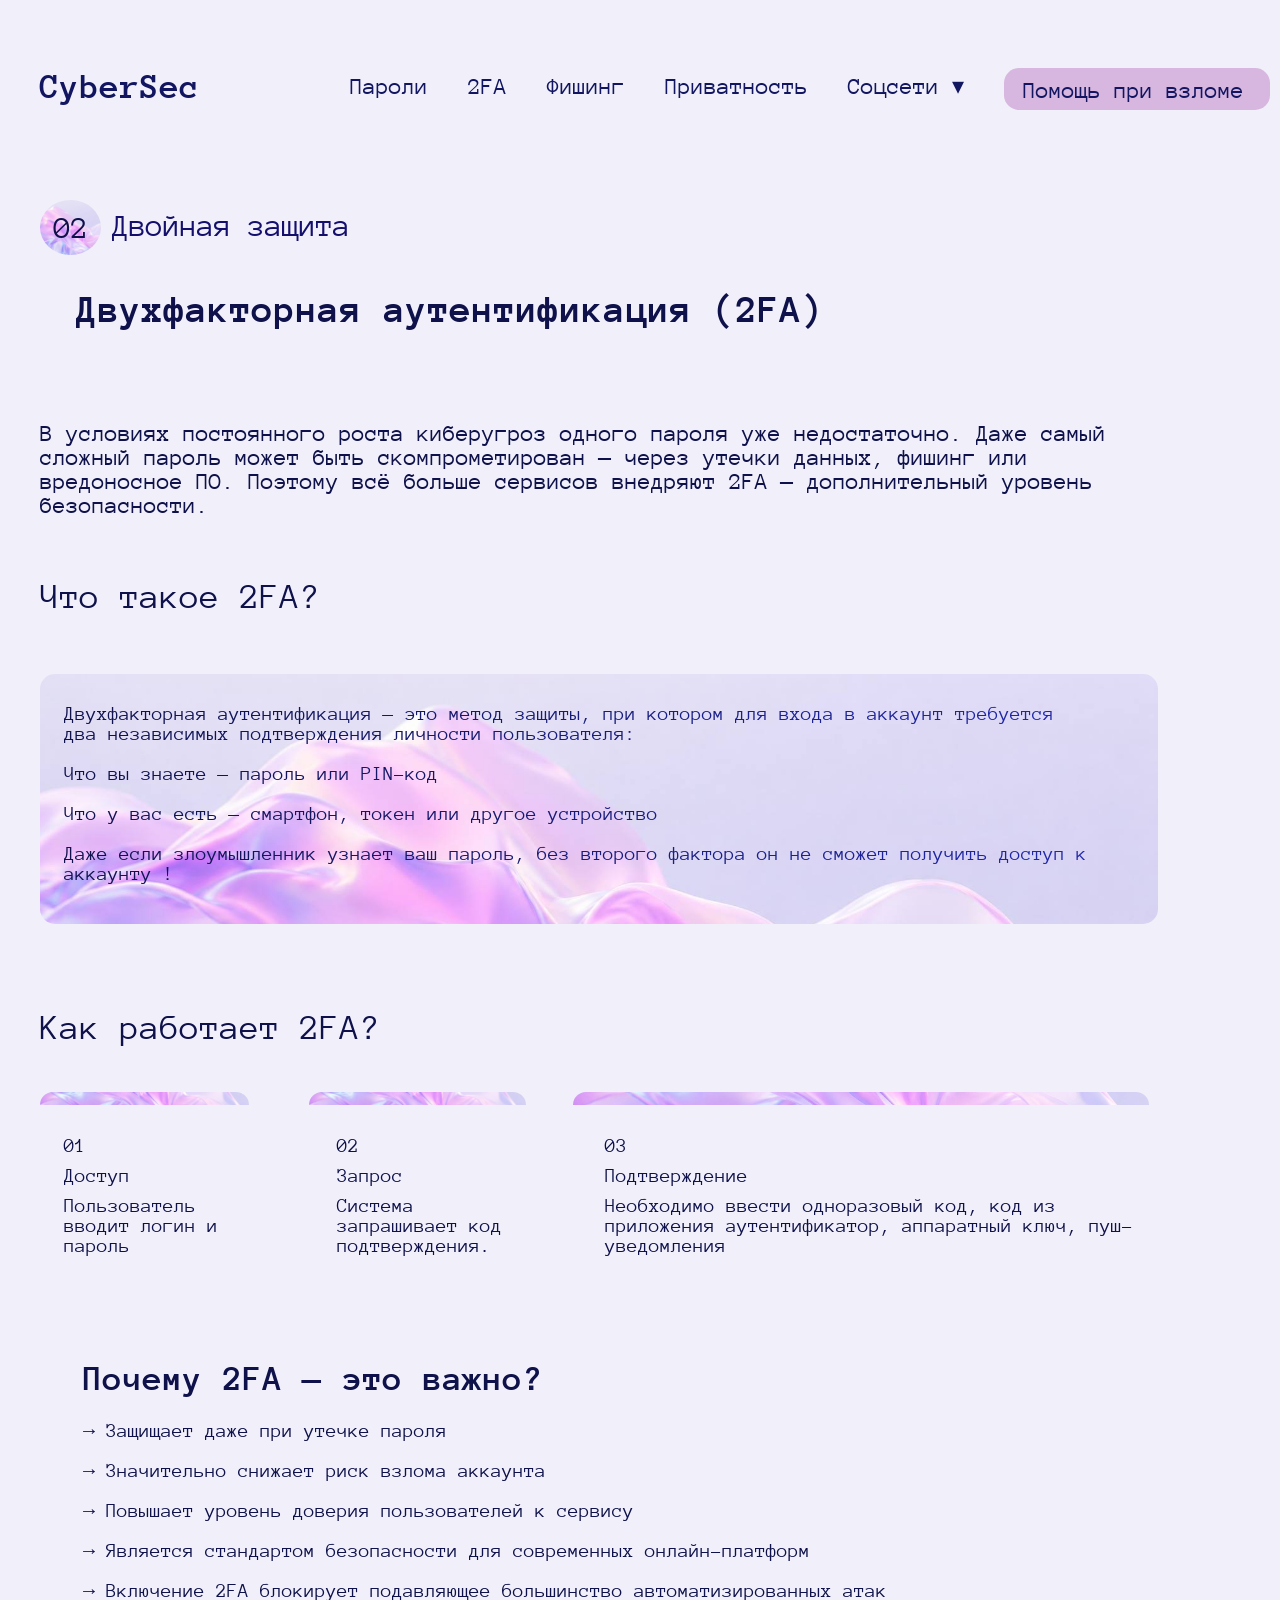
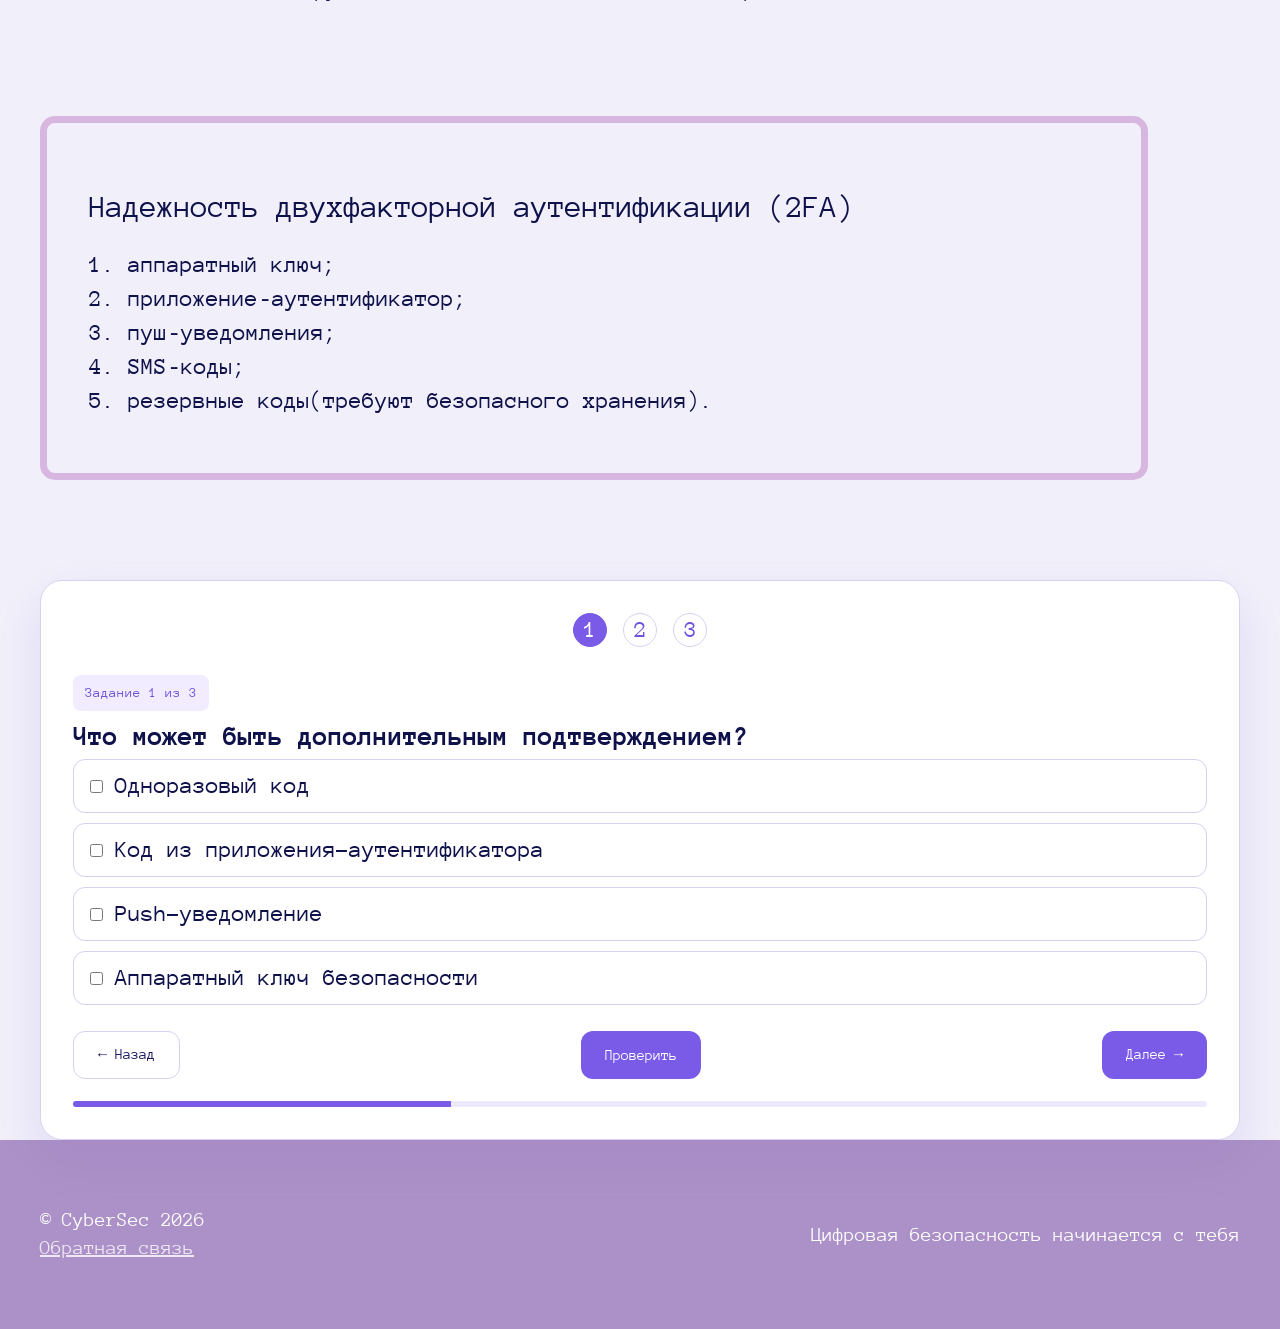
==== commit ad6d95c1: "big update" ====
--- a/2fa.html
+++ b/2fa.html
@@ -1,6 +1,3 @@
----
-title: " "
----
 <!doctype html>
 <html lang="ru">
 <head>
@@ -34,7 +31,7 @@
             <li><a href="discord.html">Discord</a></li>
           </ul>
         </li>
-        <li class="navigation-topics border-box"><a class="border-box-text" href="#">Помощь при взломе</a></li>
+        <li class="navigation-topics border-box"><a class="border-box-text" href="help.html">Помощь при взломе</a></li>
       </ul>
     </nav>
   </header>
@@ -108,7 +105,6 @@
         </ul>
       </div>
     </section>
-    <p class="game-title">Проверьте знания о двухфакторной аутентификации.</p>
     <section class="game">
       <div class="card">
         <div class="steps" id="steps"></div>
@@ -129,9 +125,13 @@
   </main>
 </div>
 <footer>
-  <p class="footer-text">
-    Цифровая безопасность начинается с тебя
-  </p>
+  <div class="footer-inner">
+    <div class="footer-left">
+      <p class="footer-copy">© CyberSec 2026</p>
+      <a href="#" class="footer-link">Обратная связь</a>
+    </div>
+    <p class="footer-text">Цифровая безопасность начинается с тебя</p>
+  </div>
 </footer>
 </body>
 </html>
--- a/css/2fa.css
+++ b/css/2fa.css
@@ -237,74 +237,81 @@
   max-width: 1200px;
   margin: 0 auto;
 }
- 
+
 .card {
   background: white;
   border-radius: 22px;
   padding: 32px;
-  box-shadow: 0 20px 50px rgba(61, 93, 255, 0.12);
-  border: 1px solid #dfe5ff;
-}
- 
+  box-shadow: 0 20px 50px rgba(120, 95, 210, 0.15);
+  border: 1px solid #d8d2f0;
+}
+
 .steps {
   display: flex;
   justify-content: center;
   gap: 16px;
   margin-bottom: 28px;
 }
- 
+
 .step {
   width: 34px;
   height: 34px;
   border-radius: 50%;
-  border: 1px solid #b8c4ee;
+  border: 1px solid #d8d2f0;
   display: flex;
   align-items: center;
   justify-content: center;
-  color: #6070a8;
-}
- 
+  color: #6f52d9;
+}
+
 .step.active {
-  background: #4c63f1;
+  background: #7a5be8;
   color: white;
-  border-color: #4c63f1;
-}
- 
+  border-color: #7a5be8;
+}
+
 .badge {
   display: inline-block;
-  background: #e9edff;
-  color: #3448b8;
+  background: #f1ecff;
+  color: #6f52d9;
   padding: 6px 12px;
   border-radius: 8px;
   margin-bottom: 14px;
   font-size: 14px;
 }
- 
+
 .option {
   display: flex;
   align-items: center;
   gap: 12px;
-  border: 1px solid #ccd5f5;
+  border: 1px solid #d8d2f0;
   padding: 14px 16px;
   border-radius: 12px;
   margin: 10px 0;
   cursor: pointer;
   transition: 0.2s;
 }
- 
+
 .option:hover {
-  border-color: #4c63f1;
-  background: #f7f8ff;
-}
- 
+  border-color: #7a5be8;
+  background: #f4f0ff;
+}
+
 .drag-item {
   padding: 14px;
-  border: 1px solid #ccd5f5;
+  border: 1px solid #d8d2f0;
   border-radius: 12px;
   margin: 10px 0;
   background: white;
-}
- 
+  cursor: grab;
+  transition: 0.2s;
+}
+
+.drag-item:hover {
+  border-color: #7a5be8;
+  background: #f4f0ff;
+}
+
 button {
   border: none;
   cursor: pointer;
@@ -313,25 +320,29 @@
   font-family: inherit;
   font-size: 15px;
 }
- 
+
 .primary {
-  background: #4c63f1;
+  background: #7a5be8;
   color: white;
 }
- 
+
 .secondary {
   background: white;
-  color: #40518c;
-  border: 1px solid #ccd5f5;
-}
- 
+  color: #19165f;
+  border: 1px solid #d8d2f0;
+}
+
+.secondary:hover {
+  background: #f4f0ff;
+}
+
 .buttons {
   display: flex;
   justify-content: space-between;
   margin-top: 26px;
   gap: 12px;
 }
- 
+
 .feedback {
   display: none;
   margin-top: 22px;
@@ -341,27 +352,27 @@
   border: 1px solid #9de0b6;
   color: #155c35;
 }
- 
+
 .feedback.show {
   display: block;
 }
- 
+
 .feedback.error {
   background: #fff0f0;
   border-color: #ff7070;
   color: #c04141;
 }
- 
+
 .progress {
   height: 6px;
-  background: #dfe5ff;
+  background: #eee9ff;
   border-radius: 20px;
   margin-top: 22px;
   overflow: hidden;
 }
- 
+
 .progress-fill {
   height: 100%;
-  background: #4c63f1;
+  background: #7a5be8;
   transition: width 0.3s;
 }
--- a/css/common.css
+++ b/css/common.css
@@ -8,7 +8,7 @@
 body {
   font-family: "Anonymous Pro", monospace;
   font-weight: 400;
-  background-color: #FFFFFF;
+  background-color: #F1F0FA;
   font-style: normal;
   color: #0E114A;
   font-size: 24px;
@@ -146,17 +146,48 @@
 }
 
 footer {
-  background-color: #8B65B0;
+  background-color: #8B65B0AD;
   margin-top: auto;
   min-height: 189px;
+}
+
+.footer-inner {
+  display: flex;
+  align-items: center;
+  justify-content: space-between;
+  height: 189px;
+  padding: 0 40px;
+}
+
+.footer-left {
+  display: flex;
+  flex-direction: column;
+  gap: 6px;
+}
+
+.footer-copy {
+  font-size: 20px;
+  line-height: 20px;
+  color: #FFFFFF;
+  margin: 0;
+}
+
+.footer-link {
+  font-size: 20px;
+  color: #FFFFFF;
+  text-decoration: underline;
+  opacity: 0.8;
+}
+
+.footer-link:hover {
+  opacity: 1;
 }
 
 .footer-text {
   font-size: 20px;
   line-height: 20px;
   color: #FFFFFF;
-  text-align: right;
-  padding-top: 79px;
+  margin: 0;
 }
 
 .dropdown {
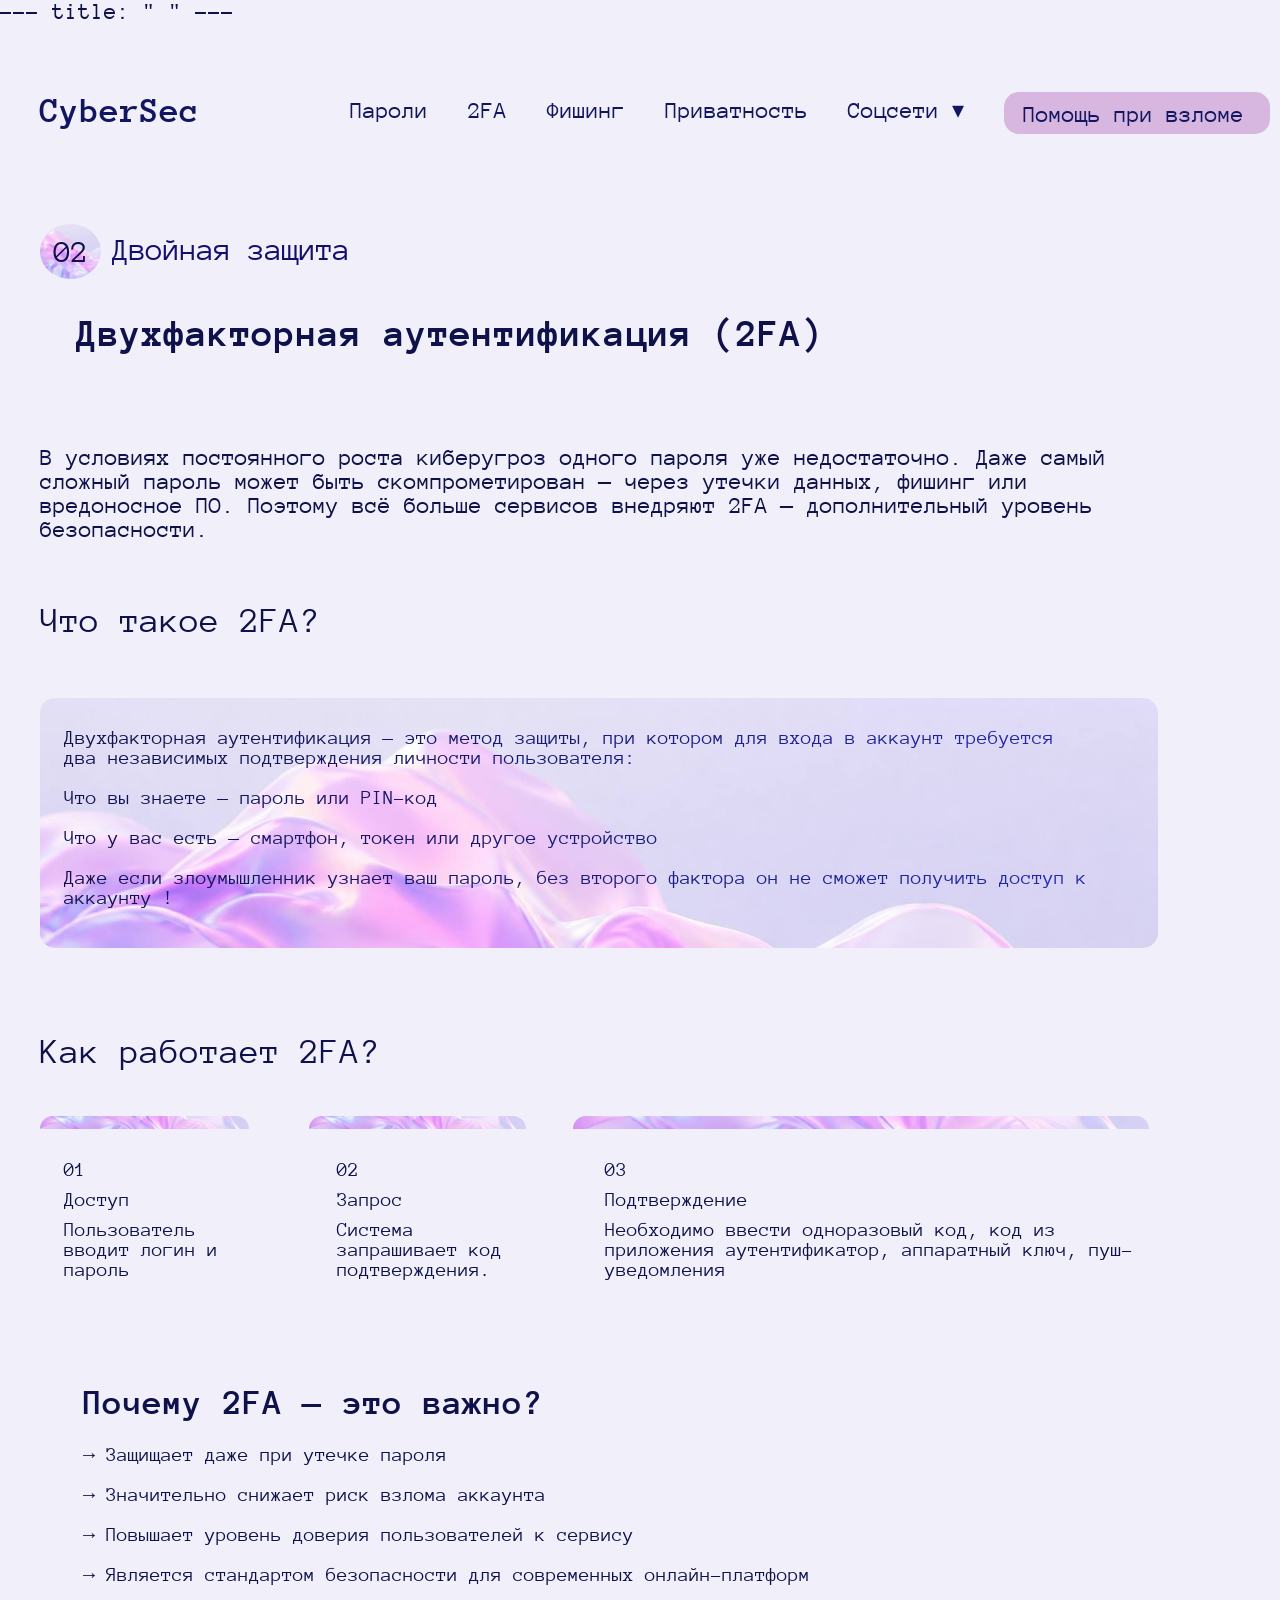
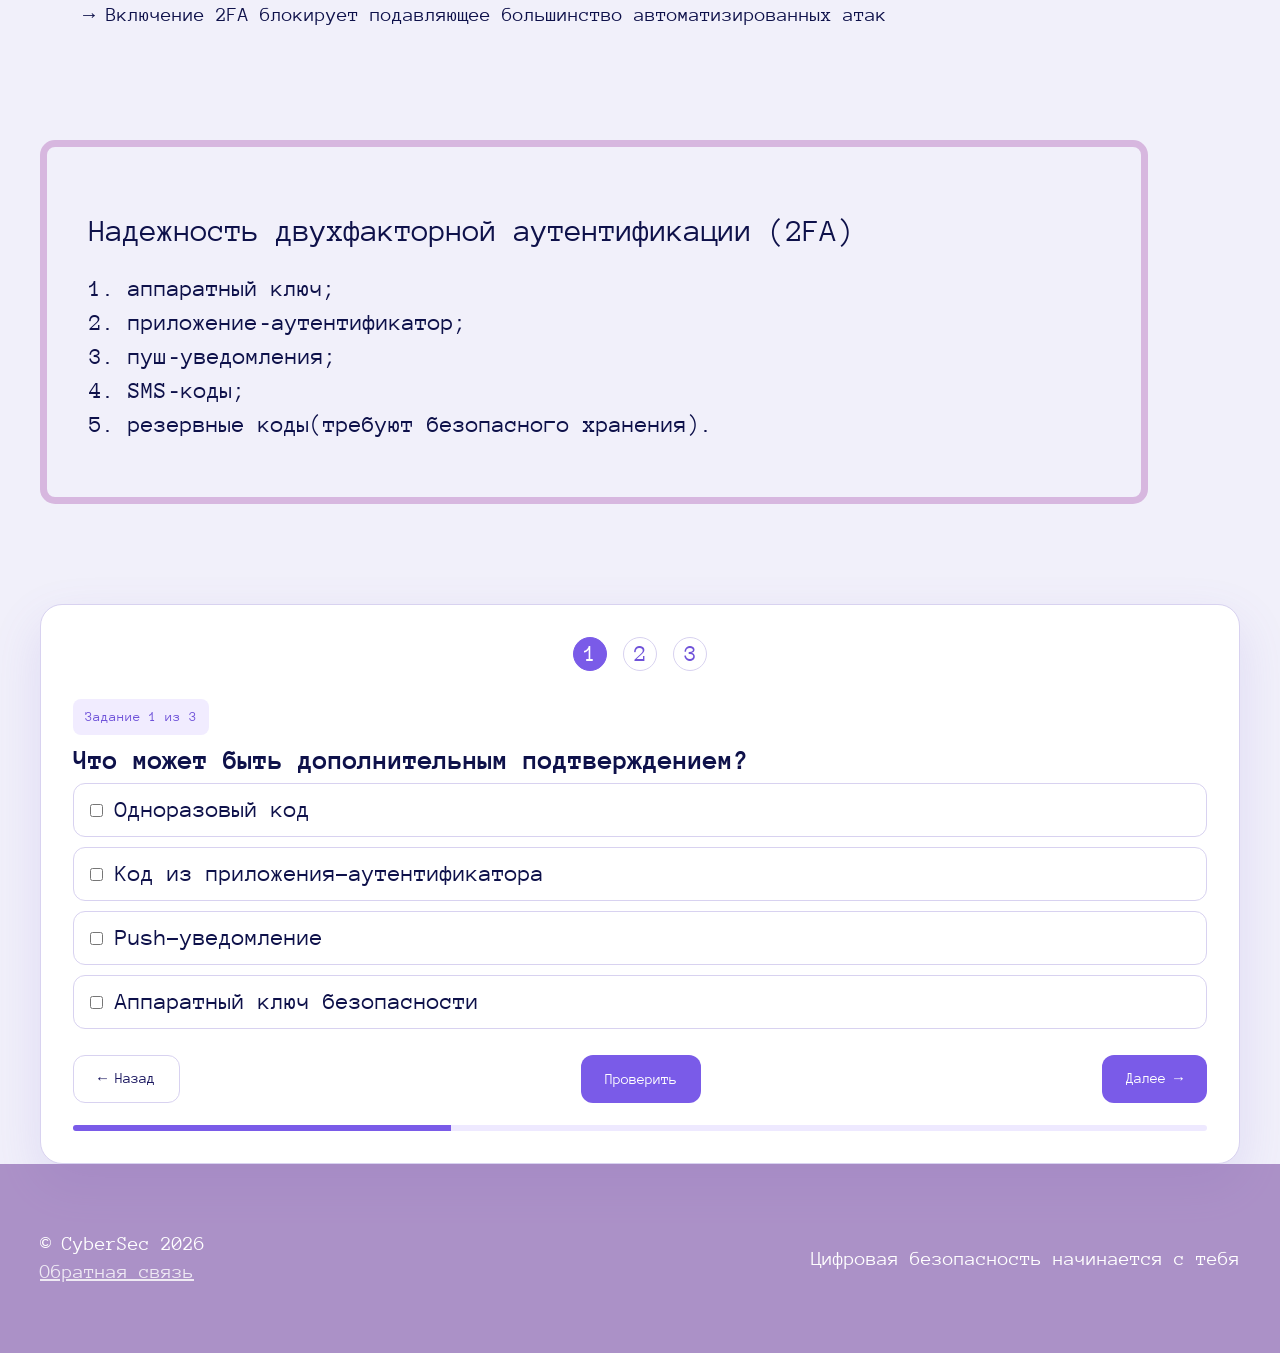
==== commit 89259c43: "fix conflicts" ====
--- a/2fa.html
+++ b/2fa.html
@@ -1,3 +1,6 @@
+---
+title: " "
+---
 <!doctype html>
 <html lang="ru">
 <head>
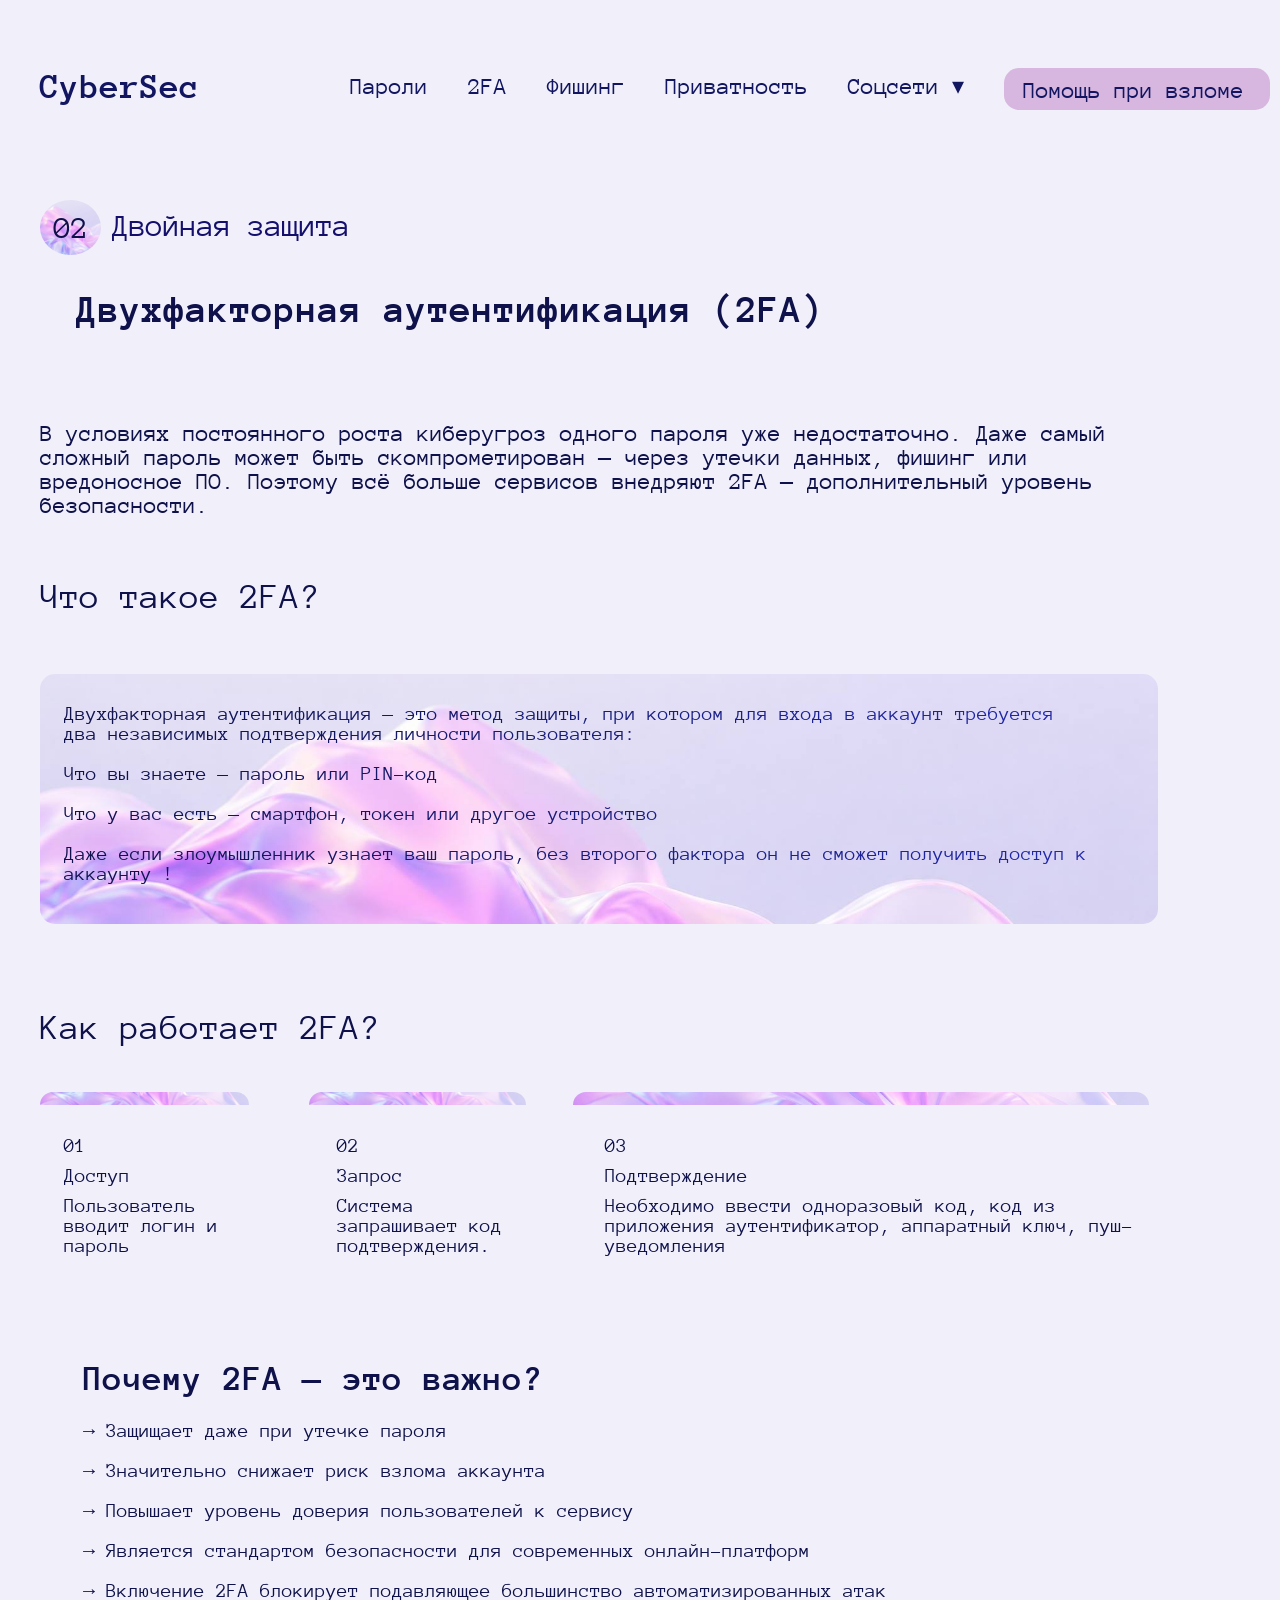
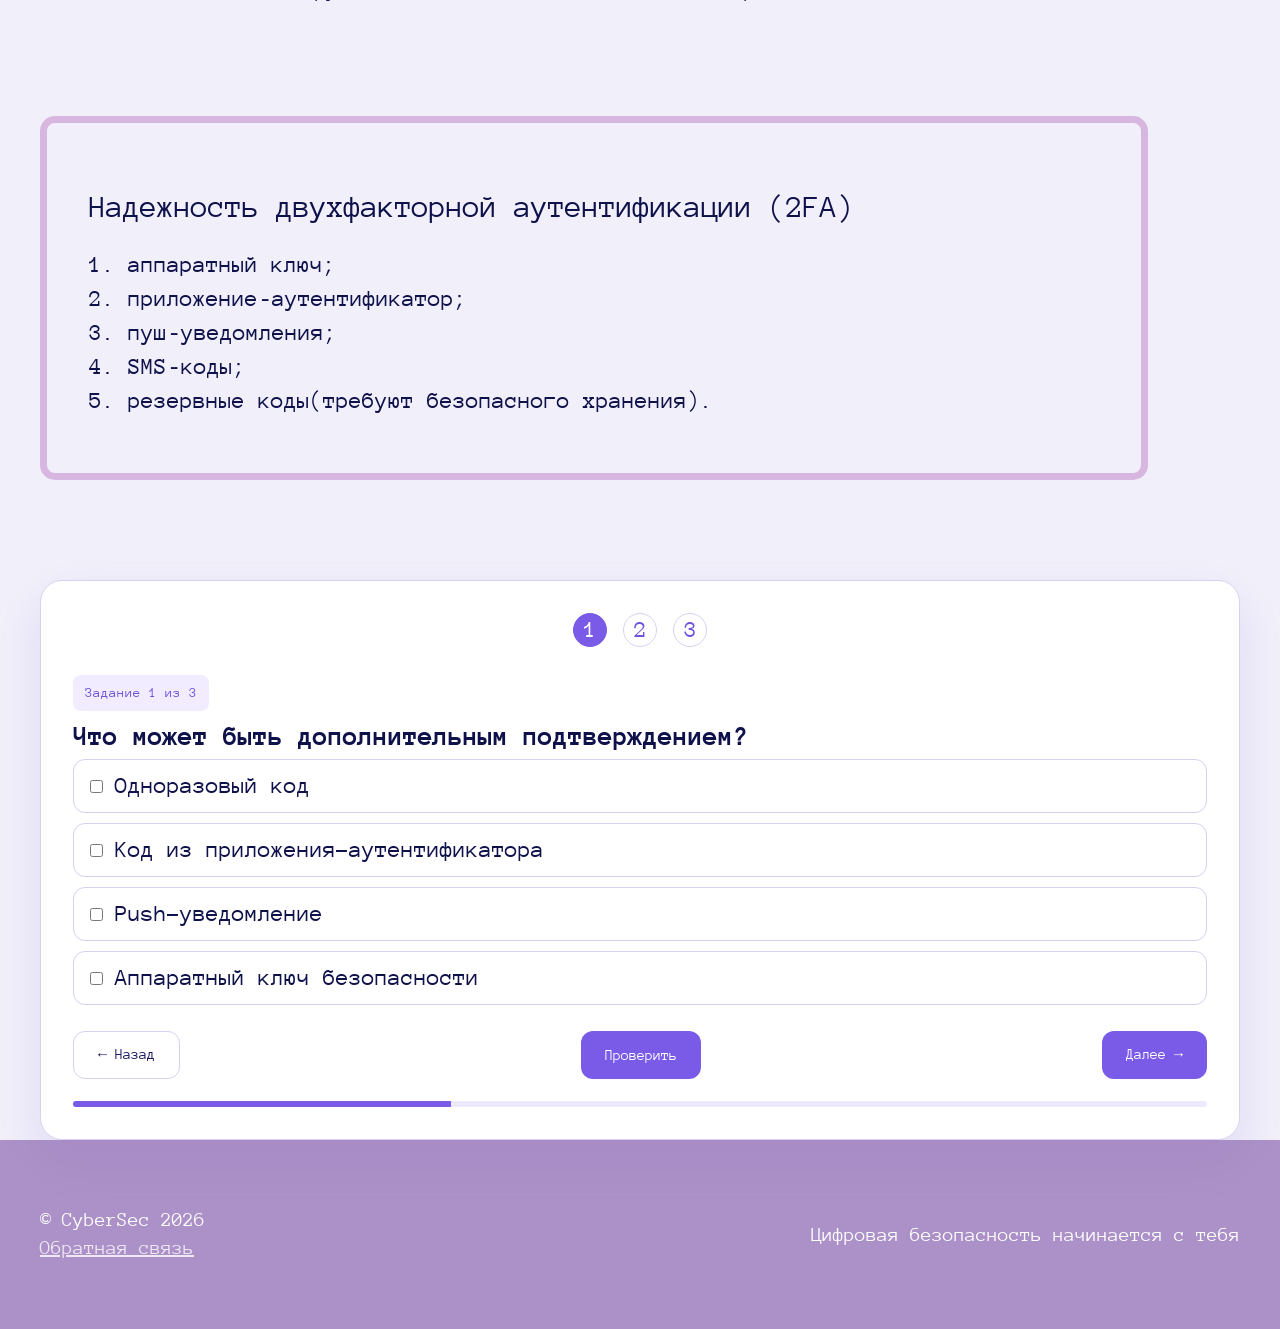
==== commit 0bb12cb5: "fix conflicts and update admin config" ====
--- a/2fa.html
+++ b/2fa.html
@@ -1,6 +1,3 @@
----
-title: " "
----
 <!doctype html>
 <html lang="ru">
 <head>
